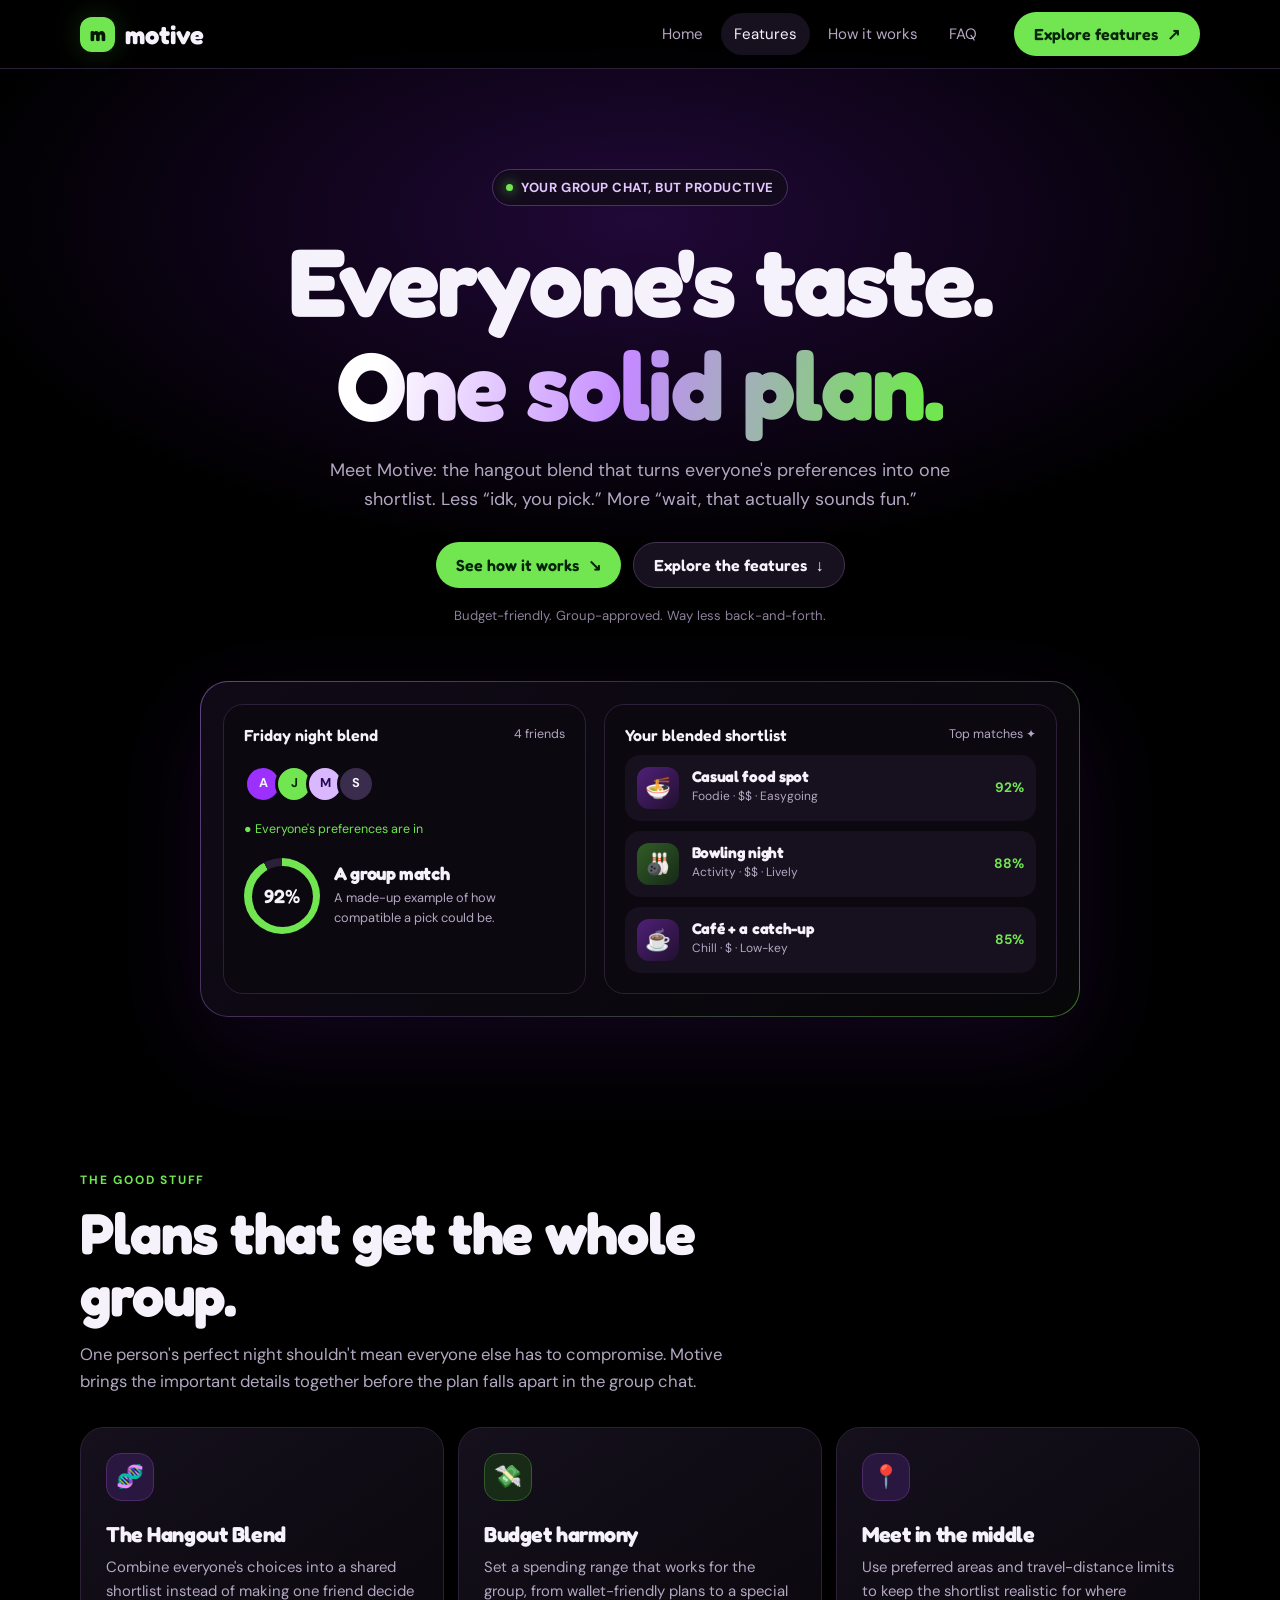
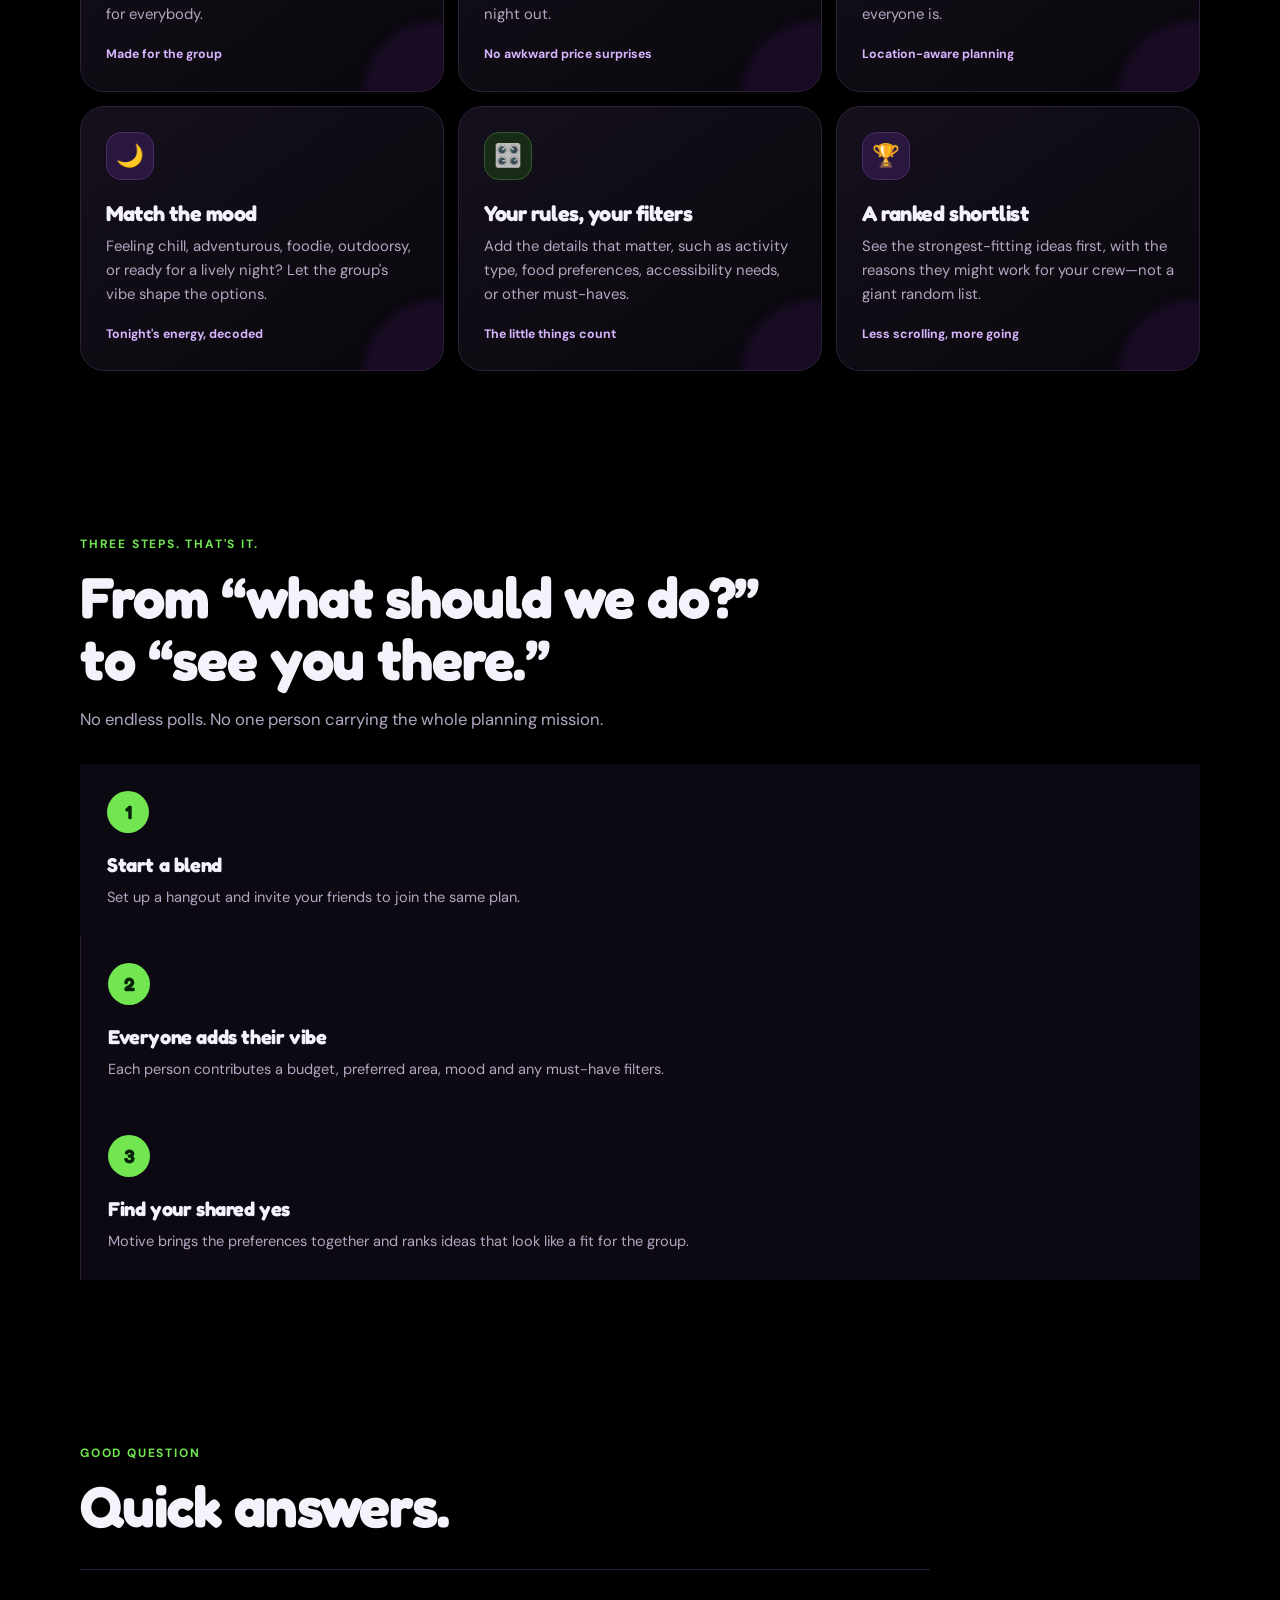
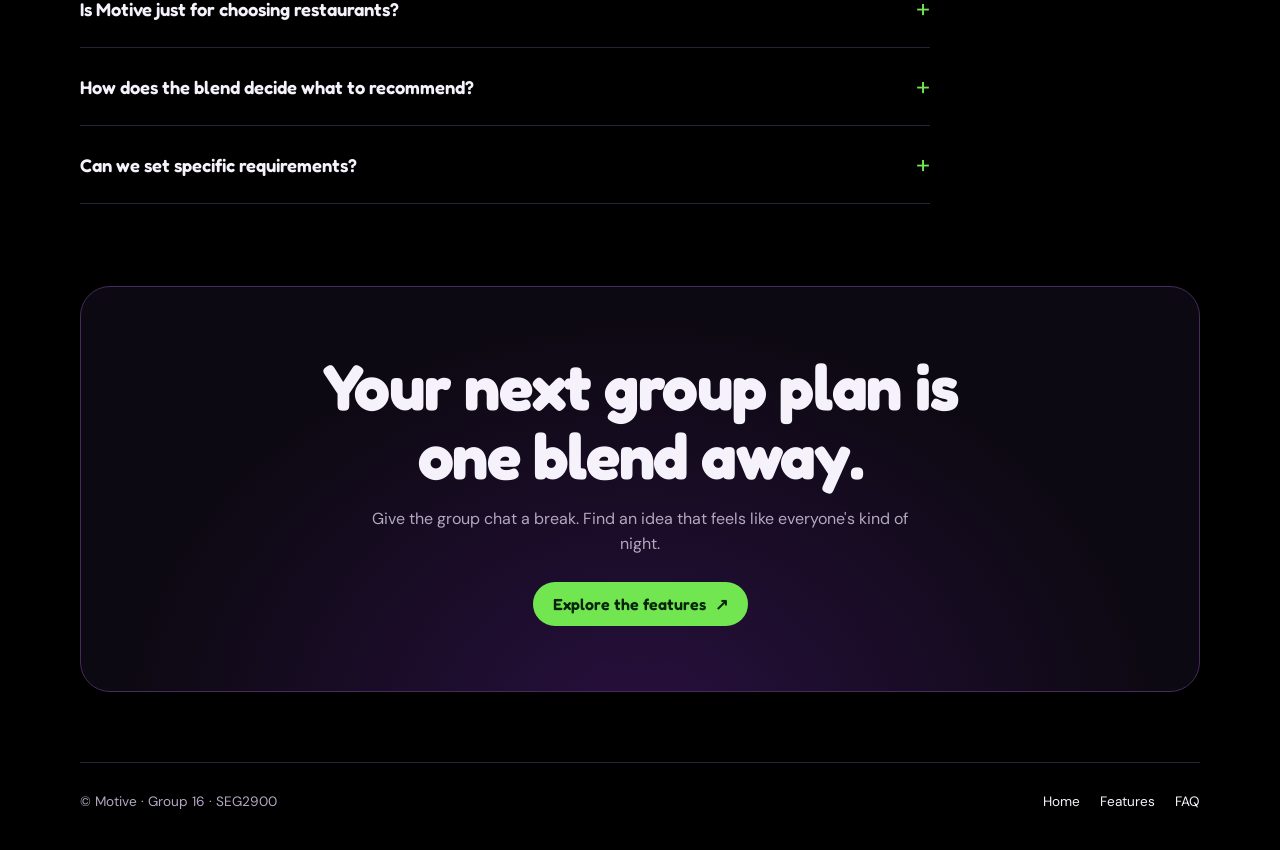
==== features.html @ 63e0b10c "Add files via upload" ====
<!doctype html>
<html lang="en">
<head>
<meta charset="utf-8">
<meta name="viewport" content="width=device-width, initial-scale=1">
<title>Motive — Features that get everyone out</title>
<link rel="preconnect" href="https://fonts.googleapis.com">
<link rel="preconnect" href="https://fonts.gstatic.com" crossorigin>
<link href="https://fonts.googleapis.com/css2?family=DM+Sans:wght@400;500;600;700&family=Fredoka:wght@500;600;700&display=swap" rel="stylesheet">
<style>
:root{--bg:#000;--surface:#0D0912;--surface2:#17101F;--line:#2B2038;--fg:#F6F2FB;--muted:#B3A7C2;--purple:#9B30FF;--soft:#C48BFF;--lime:#71E651;--display:"Fredoka","Trebuchet MS",sans-serif;--body:"DM Sans",sans-serif}
*{box-sizing:border-box}html{scroll-behavior:smooth;scroll-padding-top:90px}body{margin:0;padding:0 20px;background:var(--bg);color:var(--fg);font:16px/1.6 var(--body);overflow-x:hidden}a{color:inherit;text-decoration:none}button{font:inherit}button:focus-visible,a:focus-visible{outline:3px solid var(--lime);outline-offset:4px}h1,h2,h3{font-family:var(--display);line-height:1.08;margin:0;letter-spacing:-.02em}p{margin:0;color:var(--muted)}.wrap{max-width:1120px;margin:auto}
.nav{position:sticky;top:0;z-index:20;margin:0 -20px;padding:0 20px;background:#000d;backdrop-filter:blur(16px);border-bottom:1px solid var(--line)}.nav-inner{max-width:1120px;margin:auto;min-height:68px;display:flex;align-items:center;gap:24px}.brand{font:700 1.6rem var(--display);display:flex;align-items:center;gap:10px}.brand-mark{display:grid;place-items:center;width:35px;height:35px;border-radius:12px;color:#071707;background:var(--lime);font-size:1.25rem;box-shadow:0 0 28px #71e65130}.links{margin-left:auto;display:flex;gap:5px;align-items:center}.links a{padding:9px 13px;border-radius:30px;color:var(--muted);font-size:.94rem}.links a:hover,.links a[aria-current=page]{background:var(--surface2);color:var(--fg)}.nav-cta,.btn{display:inline-flex;align-items:center;justify-content:center;gap:9px;border:0;border-radius:99px;background:var(--lime);color:#06240a;font:600 1rem var(--display);padding:12px 20px;cursor:pointer;transition:transform .2s,box-shadow .2s}.nav-cta:hover,.btn:hover{transform:translateY(-3px);box-shadow:0 10px 35px #71e6513b}
.hero{position:relative;text-align:center;padding:100px 0 72px;isolation:isolate}.hero:before{content:"";position:absolute;z-index:-1;inset:-20px -20vw auto;height:570px;background:radial-gradient(ellipse at 50% 30%,#6d1bb94d,transparent 60%)}.eyebrow{display:inline-flex;align-items:center;gap:8px;border:1px solid #4c3264;background:#130b1d;border-radius:99px;padding:7px 13px;color:#e2c7ff;font-size:.82rem;font-weight:700;letter-spacing:.04em}.dot{width:7px;height:7px;background:var(--lime);border-radius:50%;box-shadow:0 0 12px var(--lime)}h1{font-size:clamp(3rem,7.7vw,6rem);max-width:900px;margin:23px auto 20px}h1 .gradient{background:linear-gradient(100deg,#fff 8%,#c48bff 48%,#71e651 95%);background-clip:text;-webkit-background-clip:text;color:transparent}.hero>p{max-width:680px;margin:0 auto;font-size:1.12rem}.hero-actions{display:flex;justify-content:center;gap:12px;flex-wrap:wrap;margin-top:28px}.btn.secondary{background:#17101f;color:var(--fg);border:1px solid #453253}.hero-note{margin-top:17px;font-size:.82rem;color:#8d809b}.mini-preview{max-width:880px;margin:55px auto 0;position:relative;padding:1px;border-radius:28px;background:linear-gradient(135deg,#c48bff80,#342343 45%,#71e65180);box-shadow:0 30px 100px #6e20b32a}.preview-inner{background:linear-gradient(135deg,#100a17,#070609);border-radius:27px;padding:22px;display:grid;grid-template-columns:1fr 1.25fr;gap:18px;text-align:left}.preview-panel{border:1px solid var(--line);background:#0b0810;border-radius:20px;padding:20px;min-width:0}.panel-top{display:flex;justify-content:space-between;gap:10px;align-items:center;color:var(--muted);font-size:.78rem}.panel-top b{color:var(--fg);font:600 1rem var(--display)}.avatars{display:flex;margin:20px 0 12px}.avatar{width:38px;height:38px;border:3px solid #0b0810;border-radius:50%;display:grid;place-items:center;margin-left:-7px;font-weight:700;font-size:.8rem}.avatar:first-child{margin-left:0}.a{background:#9b30ff}.b{background:#71e651;color:#06240a}.c{background:#d9b8ff;color:#2a0a52}.d{background:#3a2c4c}.ready{font-size:.78rem;color:var(--lime)}.match{display:flex;align-items:center;gap:14px;margin-top:18px}.ring{width:76px;height:76px;flex-shrink:0;border-radius:50%;display:grid;place-items:center;background:conic-gradient(var(--lime) 0 92%,#2b2038 92%)}.ring span{display:grid;place-items:center;background:#0b0810;border-radius:50%;width:61px;height:61px;font:600 1.2rem var(--display)}.match h3{font-size:1.15rem}.match p{font-size:.8rem;margin-top:4px}.place{display:grid;grid-template-columns:44px 1fr auto;align-items:center;gap:11px;background:var(--surface2);padding:12px;border-radius:15px;margin-top:10px}.place-icon{width:42px;height:42px;border-radius:12px;display:grid;place-items:center;font-size:1.3rem;background:linear-gradient(135deg,#502078,#21102f)}.place:nth-of-type(3) .place-icon{background:linear-gradient(135deg,#315e26,#172818)}.place h3{font-size:.97rem}.place p{font-size:.75rem;margin-top:2px}.score{font-weight:700;color:var(--lime);font-size:.85rem}.section{padding:82px 0}.section-head{max-width:680px;margin-bottom:32px}.kicker{color:var(--lime);text-transform:uppercase;letter-spacing:.15em;font-size:.75rem;font-weight:700;margin-bottom:12px}.section h2{font-size:clamp(2.2rem,5vw,3.6rem);margin-bottom:15px}.section-head>p{font-size:1.04rem}.feature-grid{display:grid;grid-template-columns:repeat(3,1fr);gap:14px}.feature-card{position:relative;overflow:hidden;min-height:245px;padding:25px;border:1px solid var(--line);border-radius:24px;background:linear-gradient(145deg,#15101c,#09070c);transition:transform .25s,border-color .25s,background .25s}.feature-card:hover{transform:translateY(-6px);border-color:#8750b2;background:linear-gradient(145deg,#21122f,#0c0910)}.feature-card:after{content:"";position:absolute;width:150px;height:150px;border-radius:50%;right:-70px;bottom:-80px;background:#9b30ff18;filter:blur(5px)}.iconbox{width:48px;height:48px;display:grid;place-items:center;border-radius:15px;background:#2a1740;border:1px solid #4c2b68;font-size:1.4rem;margin-bottom:22px}.feature-card:nth-child(2) .iconbox,.feature-card:nth-child(5) .iconbox{background:#172b16;border-color:#335a2b}.feature-card h3{font-size:1.35rem;margin-bottom:10px}.feature-card p{font-size:.93rem}.feature-tag{display:inline-block;margin-top:18px;color:#d8b6ff;font-size:.77rem;font-weight:700}to{opacity:1;transform:translateY(0)}}
.steps{display:grid;grid-template-columns:repeat(3,1fr);gap:0;border:1px solid var(--line);border-radius:24px;overflow:hidden}.step{padding:27px;background:#0d0912}.step+.step{border-left:1px solid var(--line)}.num{display:grid;place-items:center;width:42px;height:42px;border-radius:50%;background:var(--lime);color:#06240a;font:700 1.2rem var(--display);margin-bottom:22px}.step h3{font-size:1.25rem;margin-bottom:9px}.step p{font-size:.91rem}.faq-list{max-width:850px;border-top:1px solid var(--line)}.faq{border-bottom:1px solid var(--line)}.faq button{width:100%;display:flex;justify-content:space-between;align-items:center;gap:20px;text-align:left;padding:22px 0;color:var(--fg);background:none;border:0;cursor:pointer;font:600 1.15rem var(--display)}.plus{color:var(--lime);font:400 1.6rem var(--body);transition:transform .2s}.faq button[aria-expanded=true] .plus{transform:rotate(45deg)}.answer{display:grid;grid-template-rows:0fr;transition:grid-template-rows .25s}.answer>div{overflow:hidden}.answer p{padding:0 30px 0 0;max-width:720px}.faq button[aria-expanded=true]+.answer{grid-template-rows:1fr}.faq button[aria-expanded=true]+.answer p{padding-bottom:22px}.cta{position:relative;overflow:hidden;text-align:center;padding:65px 25px;border:1px solid #442b5b;border-radius:30px;background:radial-gradient(ellipse at 50% 110%,#6720a64d,transparent 65%),#0d0912}.cta h2{font-size:clamp(2.3rem,5vw,4rem);max-width:700px;margin:0 auto 15px}.cta p{max-width:570px;margin:0 auto}.cta .btn{margin-top:25px}.footer{max-width:1120px;margin:70px auto 0;padding:28px 0 38px;border-top:1px solid var(--line);display:flex;justify-content:space-between;gap:20px;color:var(--muted);font-size:.85rem}.footer a{color:var(--fg)}.footer-links{display:flex;gap:20px}
@media(max-width:800px){.nav-inner{flex-wrap:wrap;padding:12px 0;gap:10px}.links{order:3;width:100%;overflow:auto;margin:0}.links a{white-space:nowrap}.nav-cta{margin-left:auto}.hero{padding-top:72px}.preview-inner{grid-template-columns:1fr}.feature-grid{grid-template-columns:repeat(2,1fr)}.steps{grid-template-columns:1fr}.step+.step{border-left:0;border-top:1px solid var(--line)}}@media(max-width:520px){body{padding:0 14px}.nav{margin:0 -14px;padding:0 14px}.brand{font-size:1.35rem}.nav-cta{padding:10px 13px;font-size:.9rem}.hero{padding-top:55px}.hero>p{font-size:1rem}.preview-inner{padding:10px}.preview-panel{padding:15px}.feature-grid{grid-template-columns:1fr}.feature-card{min-height:0}.section{padding:58px 0}.footer{flex-direction:column}.place{grid-template-columns:38px 1fr auto}.place-icon{width:38px;height:38px}}
@media(prefers-reduced-motion:reduce){*,*:before,*:after{scroll-behavior:auto!important;transition:none!important;animation:none!important}}
</style>
</head>
<body>
<header class="nav"><div class="nav-inner">
<a class="brand" href="index.html"><span class="brand-mark">m</span><span>motive</span></a>
<nav class="links" aria-label="Main navigation"><a href="index.html">Home</a><a href="features.html" aria-current="page">Features</a><a href="#how">How it works</a><a href="#faq">FAQ</a></nav>
<a class="nav-cta" href="#features">Explore features <span aria-hidden="true">↗</span></a>
</div></header>
<main class="wrap">
<section class="hero">
<span class="eyebrow"><span class="dot"></span> YOUR GROUP CHAT, BUT PRODUCTIVE</span>
<h1>Everyone's taste.<br><span class="gradient">One solid plan.</span></h1>
<p>Meet Motive: the hangout blend that turns everyone's preferences into one shortlist. Less “idk, you pick.” More “wait, that actually sounds fun.”</p>
<div class="hero-actions"><a class="btn" href="#how">See how it works <span>↘</span></a><a class="btn secondary" href="#features">Explore the features <span>↓</span></a></div>
<div class="hero-note">Budget-friendly. Group-approved. Way less back-and-forth.</div>
<div class="mini-preview" aria-label="Illustrative preview of a group hangout blend">
<div class="preview-inner">
<div class="preview-panel"><div class="panel-top"><b>Friday night blend</b><span>4 friends</span></div><div class="avatars"><span class="avatar a">A</span><span class="avatar b">J</span><span class="avatar c">M</span><span class="avatar d">S</span></div><span class="ready">● Everyone's preferences are in</span><div class="match"><div class="ring"><span>92%</span></div><div><h3>A group match</h3><p>A made-up example of how compatible a pick could be.</p></div></div></div>
<div class="preview-panel"><div class="panel-top"><b>Your blended shortlist</b><span>Top matches ✦</span></div>
<div class="place"><span class="place-icon">🍜</span><div><h3>Casual food spot</h3><p>Foodie · $$ · Easygoing</p></div><span class="score">92%</span></div>
<div class="place"><span class="place-icon">🎳</span><div><h3>Bowling night</h3><p>Activity · $$ · Lively</p></div><span class="score">88%</span></div>
<div class="place"><span class="place-icon">☕</span><div><h3>Café + a catch-up</h3><p>Chill · $ · Low-key</p></div><span class="score">85%</span></div>
</div></div></div>
</section>
<section class="section" id="features"><div class="section-head"><div class="kicker">The good stuff</div><h2>Plans that get the whole group.</h2><p>One person's perfect night shouldn't mean everyone else has to compromise. Motive brings the important details together before the plan falls apart in the group chat.</p></div>
<div class="feature-grid">
<article class="feature-card"><div class="iconbox">🧬</div><h3>The Hangout Blend</h3><p>Combine everyone's choices into a shared shortlist instead of making one friend decide for everybody.</p><span class="feature-tag">Made for the group</span></article>
<article class="feature-card"><div class="iconbox">💸</div><h3>Budget harmony</h3><p>Set a spending range that works for the group, from wallet-friendly plans to a special night out.</p><span class="feature-tag">No awkward price surprises</span></article>
<article class="feature-card"><div class="iconbox">📍</div><h3>Meet in the middle</h3><p>Use preferred areas and travel-distance limits to keep the shortlist realistic for where everyone is.</p><span class="feature-tag">Location-aware planning</span></article>
<article class="feature-card"><div class="iconbox">🌙</div><h3>Match the mood</h3><p>Feeling chill, adventurous, foodie, outdoorsy, or ready for a lively night? Let the group's vibe shape the options.</p><span class="feature-tag">Tonight's energy, decoded</span></article>
<article class="feature-card"><div class="iconbox">🎛️</div><h3>Your rules, your filters</h3><p>Add the details that matter, such as activity type, food preferences, accessibility needs, or other must-haves.</p><span class="feature-tag">The little things count</span></article>
<article class="feature-card"><div class="iconbox">🏆</div><h3>A ranked shortlist</h3><p>See the strongest-fitting ideas first, with the reasons they might work for your crew—not a giant random list.</p><span class="feature-tag">Less scrolling, more going</span></article>
</div></section>
<section class="section" id="how"><div class="section-head"><div class="kicker">Three steps. That's it.</div><h2>From “what should we do?” to “see you there.”</h2><p>No endless polls. No one person carrying the whole planning mission.</p></div>
<div class="steps"><article class="step"><div class="num">1</div><h3>Start a blend</h3><p>Set up a hangout and invite your friends to join the same plan.</p></article><article class="step"><div class="num">2</div><h3>Everyone adds their vibe</h3><p>Each person contributes a budget, preferred area, mood and any must-have filters.</p></article><article class="step"><div class="num">3</div><h3>Find your shared yes</h3><p>Motive brings the preferences together and ranks ideas that look like a fit for the group.</p></article></div></section>
<section class="section" id="faq"><div class="section-head"><div class="kicker">Good question</div><h2>Quick answers.</h2></div>
<div class="faq-list">
<div class="faq"><button aria-expanded="false"><span>Is Motive just for choosing restaurants?</span><span class="plus">+</span></button><div class="answer"><div><p>No—the idea is to help groups decide on hangouts more broadly, from food and cafés to activities and outdoor plans. The available options will depend on the places and categories supported by the product.</p></div></div></div>
<div class="faq"><button aria-expanded="false"><span>How does the blend decide what to recommend?</span><span class="plus">+</span></button><div class="answer"><div><p>The concept is to combine each person's budget, area, mood and chosen filters, then rank options by how well they fit the group.</p></div></div></div>
<div class="faq"><button aria-expanded="false"><span>Can we set specific requirements?</span><span class="plus">+</span></button><div class="answer"><div><p>That's the goal. Beyond the basics, a blend can account for details that matter to your crew, such as food preferences, activity type and other must-haves as those filters are supported.</p></div></div></div>
</div></section>
<section class="cta"><h2>Your next group plan is one blend away.</h2><p>Give the group chat a break. Find an idea that feels like everyone's kind of night.</p><a class="btn" href="#features">Explore the features <span>↗</span></a></section>
</main>
<footer class="footer"><span>© Motive · Group 16 · SEG2900</span><div class="footer-links"><a href="index.html">Home</a><a href="features.html">Features</a><a href="#faq">FAQ</a></div></footer>
<script>
document.querySelectorAll(".faq button").forEach(button=>button.addEventListener("click",()=>button.setAttribute("aria-expanded",button.getAttribute("aria-expanded")!=="true")));
</script>
</body>
</html>
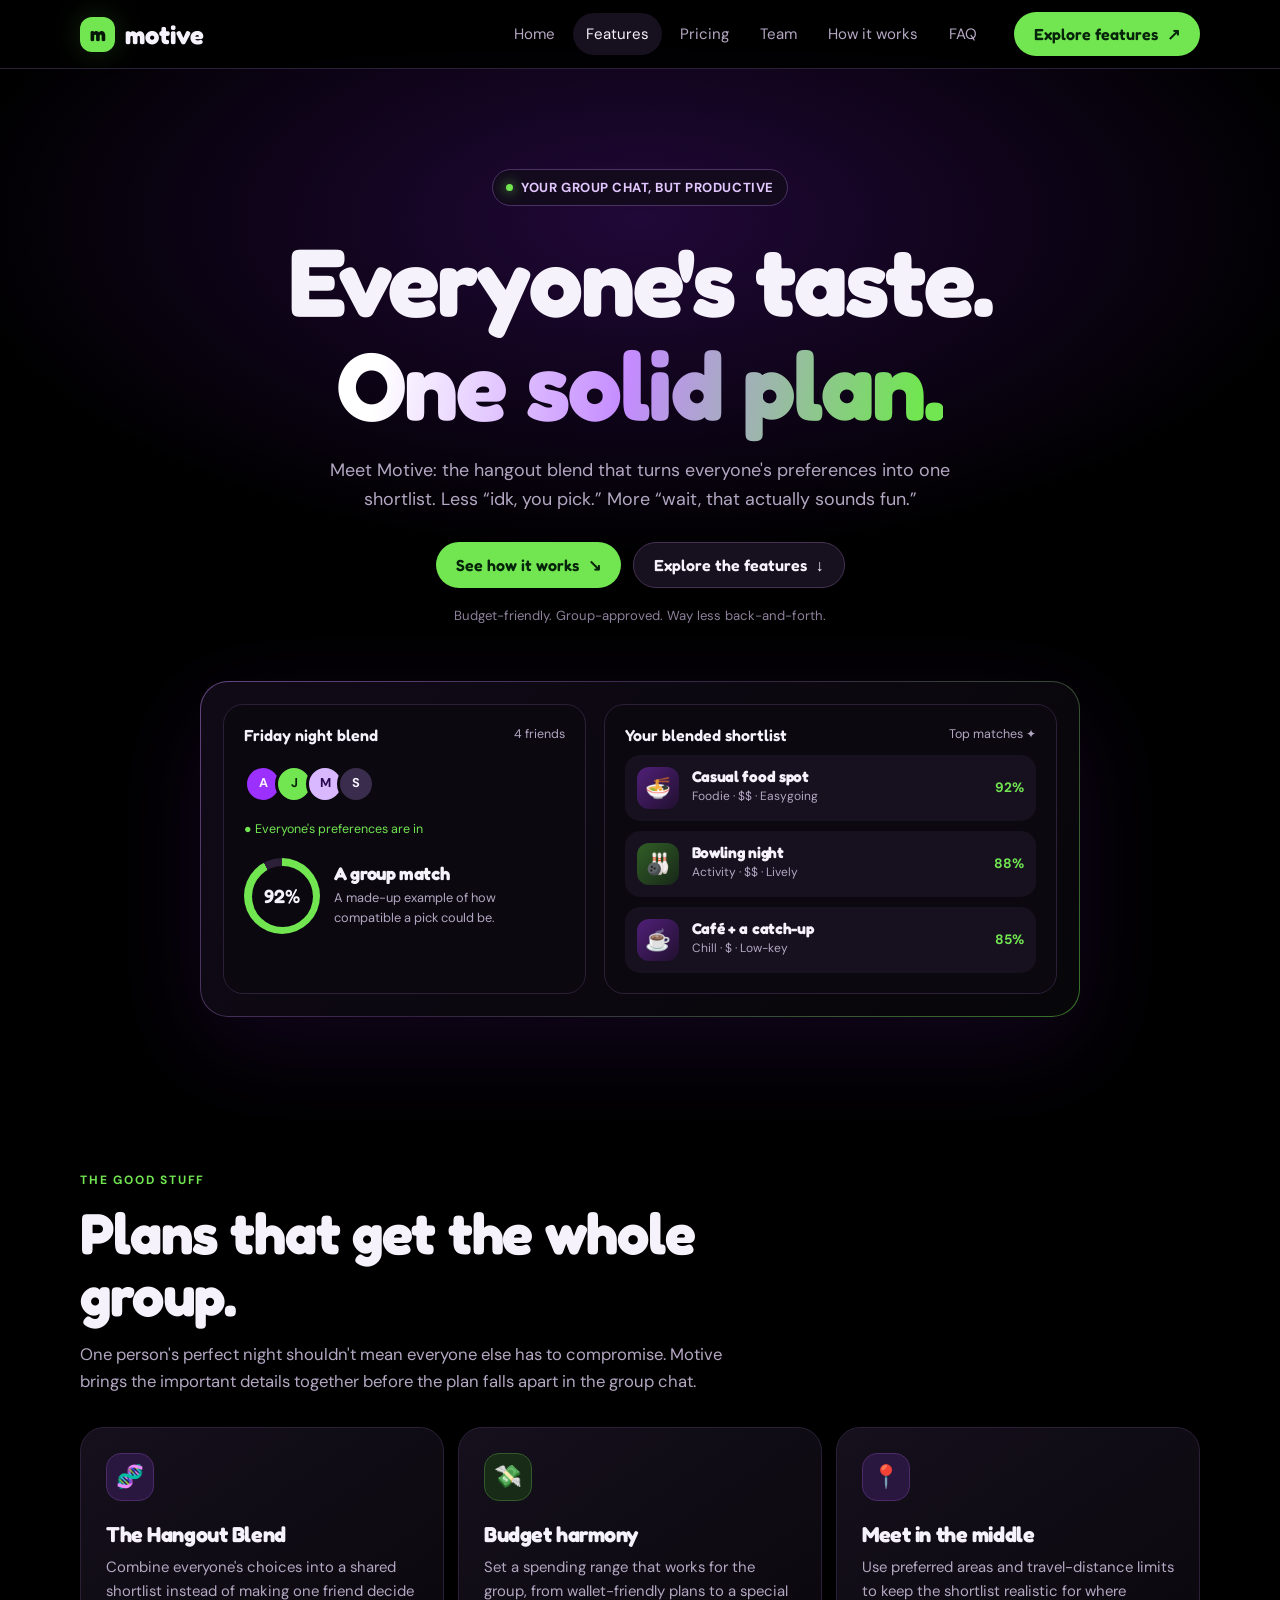
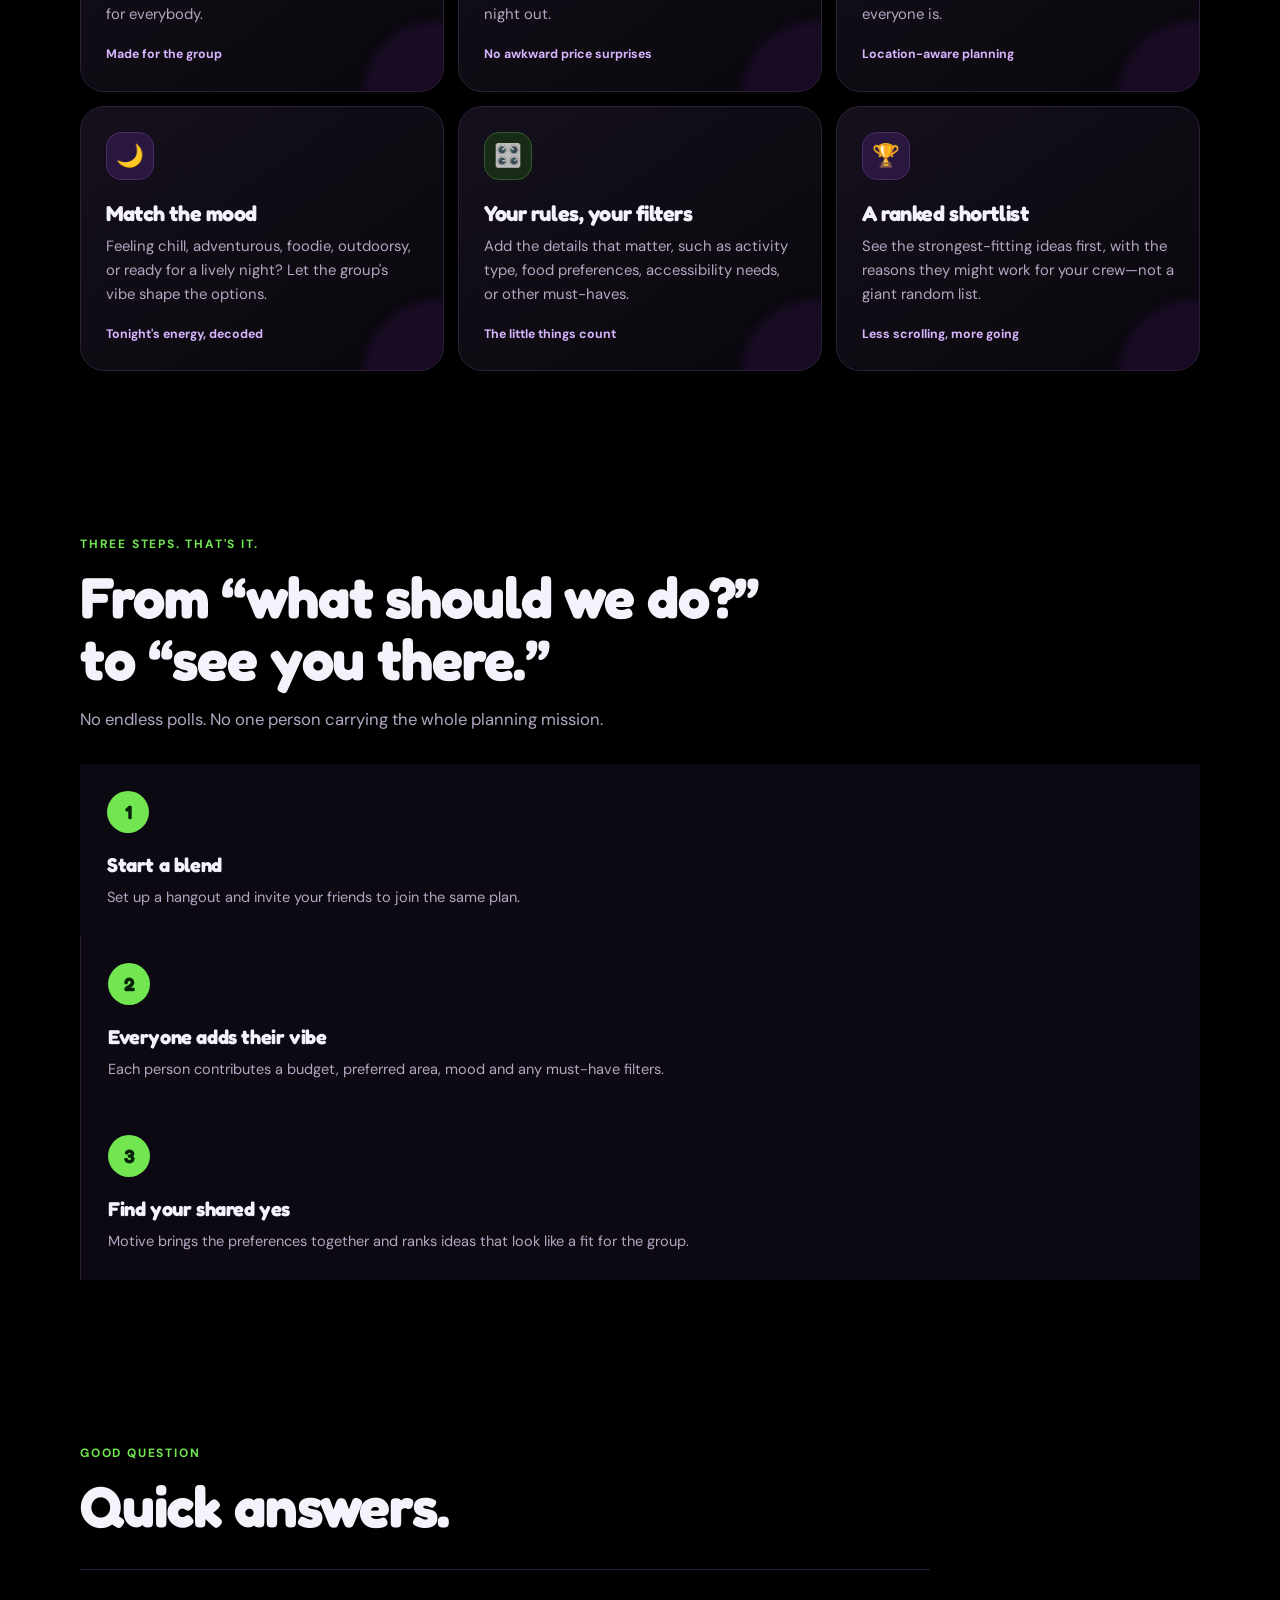
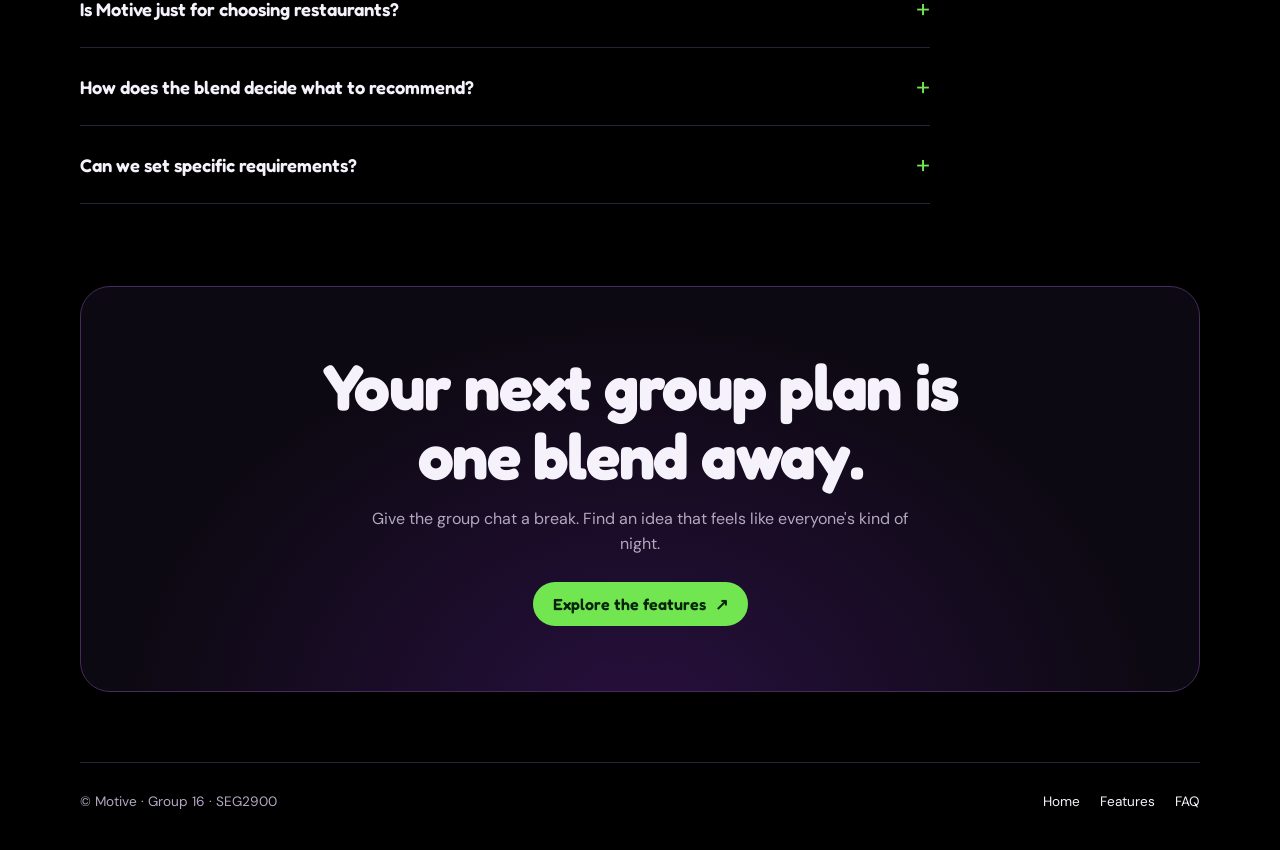
==== commit cf51a634: "Add Pricing and Team links to navigation" ====
--- a/features.html
+++ b/features.html
@@ -19,8 +19,15 @@
 </head>
 <body>
 <header class="nav"><div class="nav-inner">
-<a class="brand" href="index.html"><span class="brand-mark">m</span><span>motive</span></a>
-<nav class="links" aria-label="Main navigation"><a href="index.html">Home</a><a href="features.html" aria-current="page">Features</a><a href="#how">How it works</a><a href="#faq">FAQ</a></nav>
+<a class="brand" href="home.html"><span class="brand-mark">m</span><span>motive</span></a>
+<nav class="links" aria-label="Main navigation">
+  <a href="home.html">Home</a>
+  <a href="features.html" aria-current="page">Features</a>
+  <a href="pricing.html">Pricing</a>
+  <a href="team.html">Team</a>
+  <a href="#how">How it works</a>
+  <a href="#faq">FAQ</a>
+</nav>
 <a class="nav-cta" href="#features">Explore features <span aria-hidden="true">↗</span></a>
 </div></header>
 <main class="wrap">
@@ -58,9 +65,9 @@
 </div></section>
 <section class="cta"><h2>Your next group plan is one blend away.</h2><p>Give the group chat a break. Find an idea that feels like everyone's kind of night.</p><a class="btn" href="#features">Explore the features <span>↗</span></a></section>
 </main>
-<footer class="footer"><span>© Motive · Group 16 · SEG2900</span><div class="footer-links"><a href="index.html">Home</a><a href="features.html">Features</a><a href="#faq">FAQ</a></div></footer>
+<footer class="footer"><span>© Motive · Group 16 · SEG2900</span><div class="footer-links"><a href="home.html">Home</a><a href="features.html">Features</a><a href="#faq">FAQ</a></div></footer>
 <script>
 document.querySelectorAll(".faq button").forEach(button=>button.addEventListener("click",()=>button.setAttribute("aria-expanded",button.getAttribute("aria-expanded")!=="true")));
 </script>
 </body>
-</html>+</html>
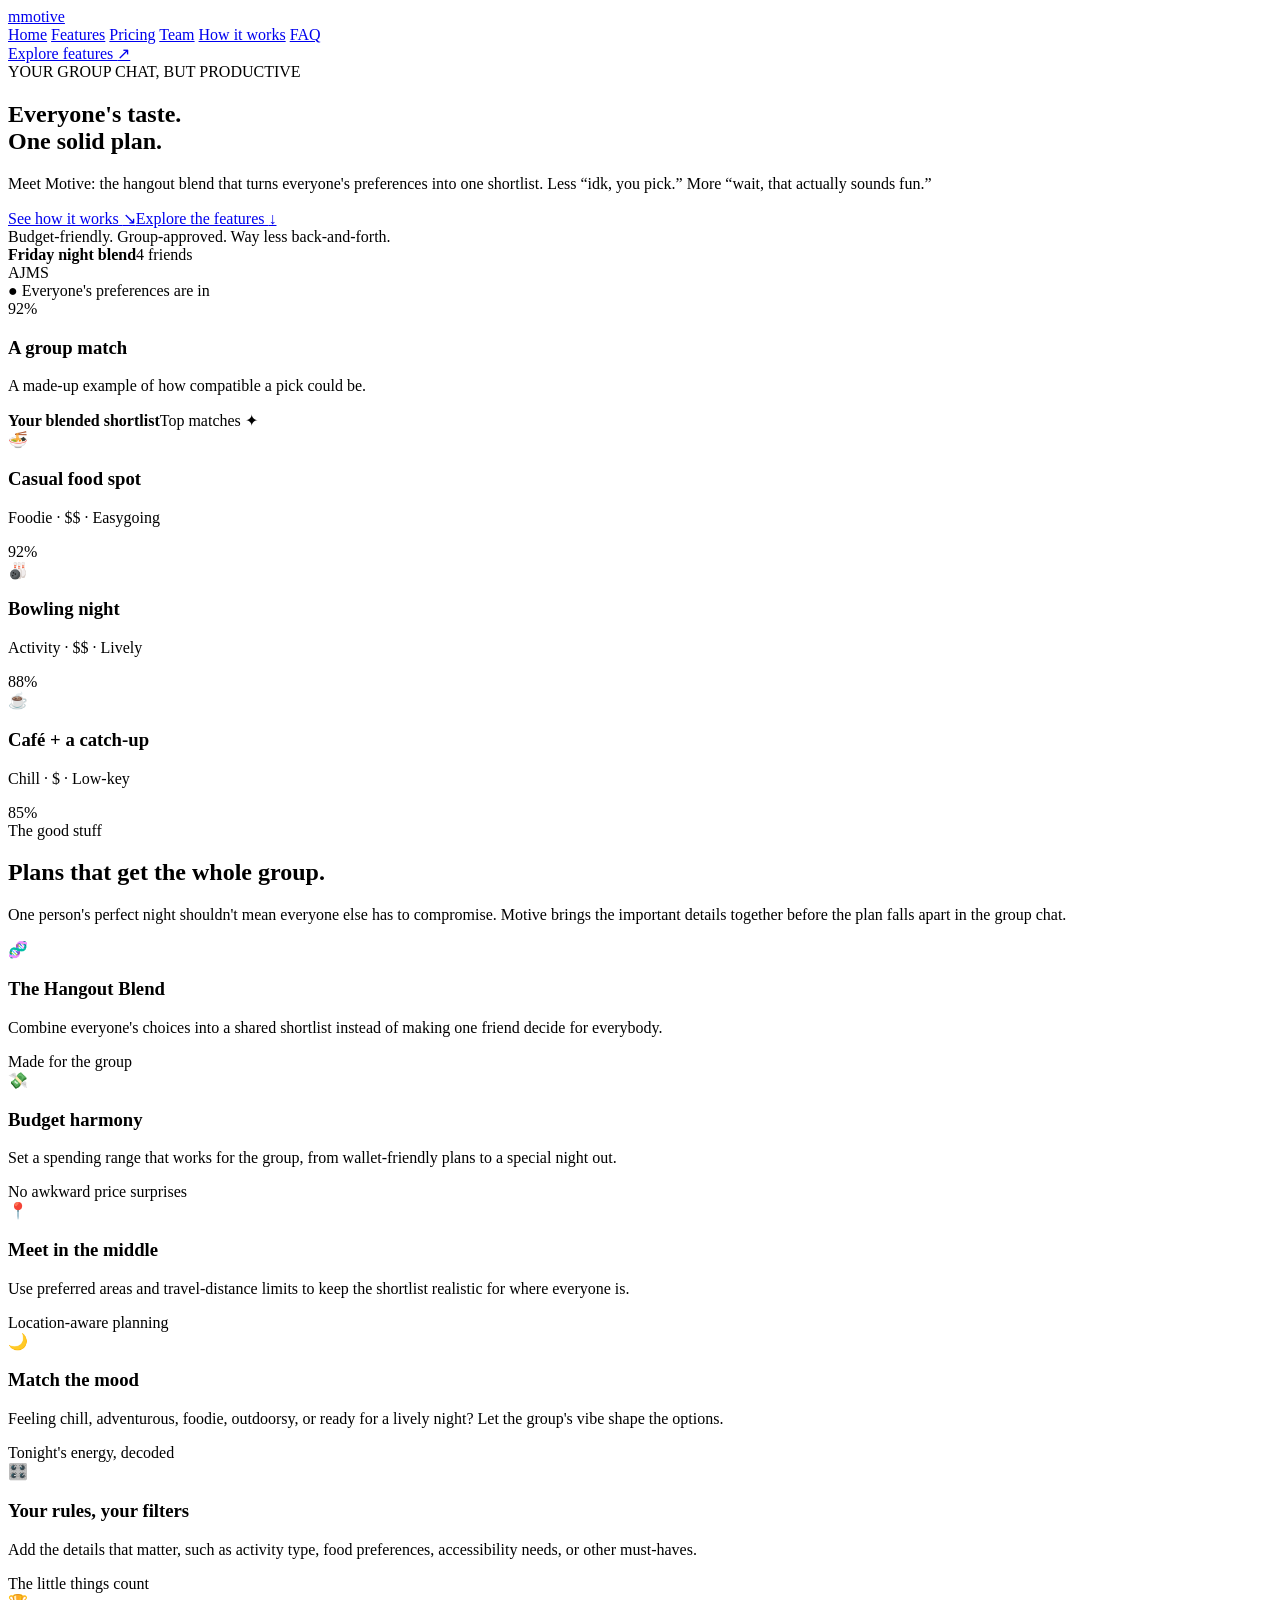
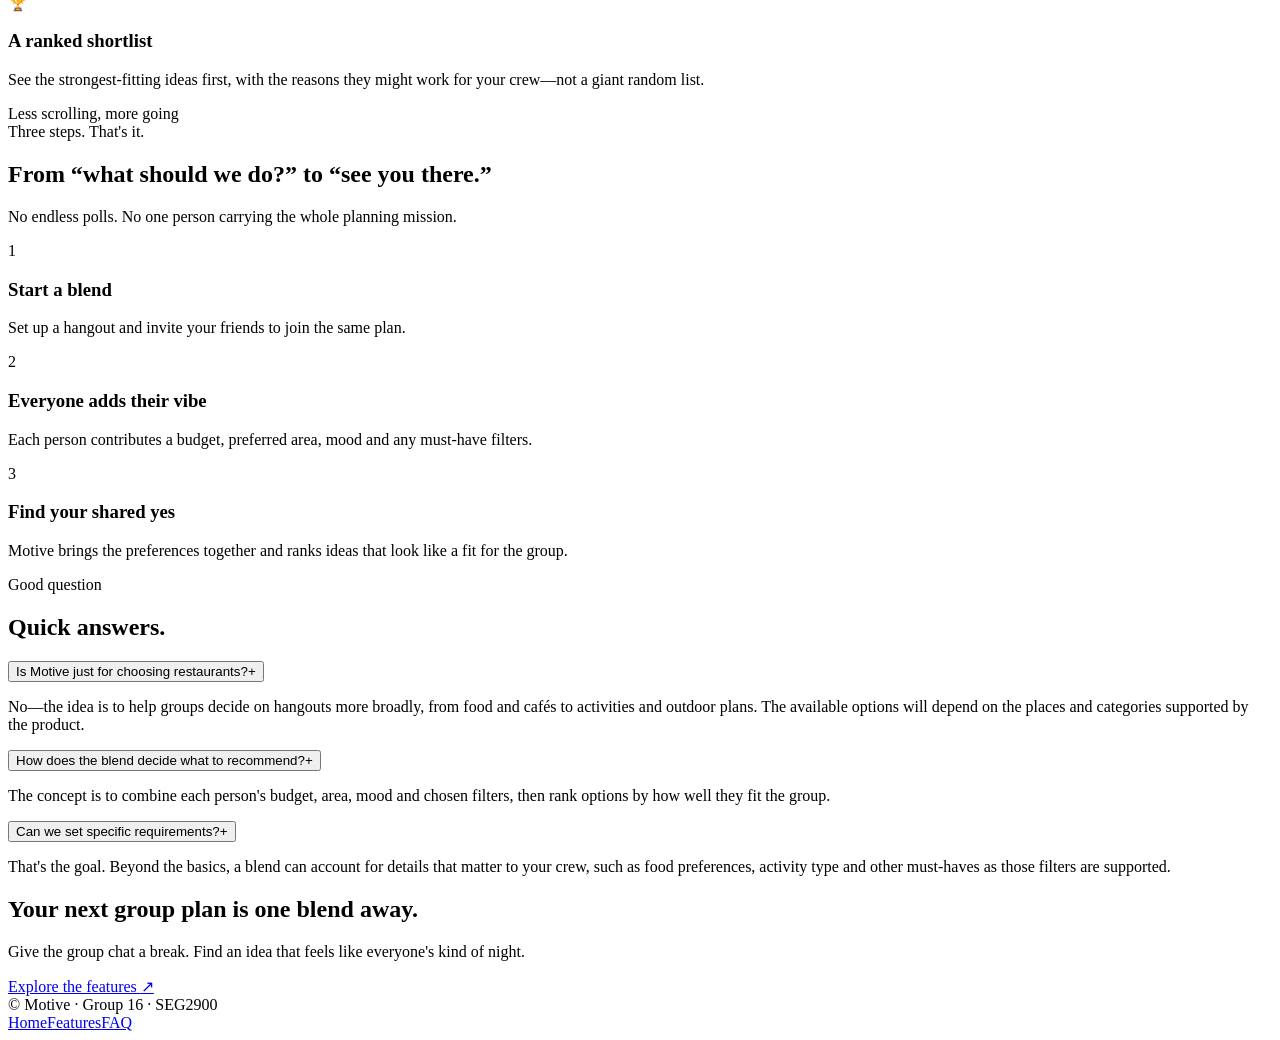
==== commit cb098a0d: "Remove inline CSS styles from features.html Removed CSS styles from features.html to improve maintai" ====
--- a/features.html
+++ b/features.html
@@ -7,15 +7,6 @@
 <link rel="preconnect" href="https://fonts.googleapis.com">
 <link rel="preconnect" href="https://fonts.gstatic.com" crossorigin>
 <link href="https://fonts.googleapis.com/css2?family=DM+Sans:wght@400;500;600;700&family=Fredoka:wght@500;600;700&display=swap" rel="stylesheet">
-<style>
-:root{--bg:#000;--surface:#0D0912;--surface2:#17101F;--line:#2B2038;--fg:#F6F2FB;--muted:#B3A7C2;--purple:#9B30FF;--soft:#C48BFF;--lime:#71E651;--display:"Fredoka","Trebuchet MS",sans-serif;--body:"DM Sans",sans-serif}
-*{box-sizing:border-box}html{scroll-behavior:smooth;scroll-padding-top:90px}body{margin:0;padding:0 20px;background:var(--bg);color:var(--fg);font:16px/1.6 var(--body);overflow-x:hidden}a{color:inherit;text-decoration:none}button{font:inherit}button:focus-visible,a:focus-visible{outline:3px solid var(--lime);outline-offset:4px}h1,h2,h3{font-family:var(--display);line-height:1.08;margin:0;letter-spacing:-.02em}p{margin:0;color:var(--muted)}.wrap{max-width:1120px;margin:auto}
-.nav{position:sticky;top:0;z-index:20;margin:0 -20px;padding:0 20px;background:#000d;backdrop-filter:blur(16px);border-bottom:1px solid var(--line)}.nav-inner{max-width:1120px;margin:auto;min-height:68px;display:flex;align-items:center;gap:24px}.brand{font:700 1.6rem var(--display);display:flex;align-items:center;gap:10px}.brand-mark{display:grid;place-items:center;width:35px;height:35px;border-radius:12px;color:#071707;background:var(--lime);font-size:1.25rem;box-shadow:0 0 28px #71e65130}.links{margin-left:auto;display:flex;gap:5px;align-items:center}.links a{padding:9px 13px;border-radius:30px;color:var(--muted);font-size:.94rem}.links a:hover,.links a[aria-current=page]{background:var(--surface2);color:var(--fg)}.nav-cta,.btn{display:inline-flex;align-items:center;justify-content:center;gap:9px;border:0;border-radius:99px;background:var(--lime);color:#06240a;font:600 1rem var(--display);padding:12px 20px;cursor:pointer;transition:transform .2s,box-shadow .2s}.nav-cta:hover,.btn:hover{transform:translateY(-3px);box-shadow:0 10px 35px #71e6513b}
-.hero{position:relative;text-align:center;padding:100px 0 72px;isolation:isolate}.hero:before{content:"";position:absolute;z-index:-1;inset:-20px -20vw auto;height:570px;background:radial-gradient(ellipse at 50% 30%,#6d1bb94d,transparent 60%)}.eyebrow{display:inline-flex;align-items:center;gap:8px;border:1px solid #4c3264;background:#130b1d;border-radius:99px;padding:7px 13px;color:#e2c7ff;font-size:.82rem;font-weight:700;letter-spacing:.04em}.dot{width:7px;height:7px;background:var(--lime);border-radius:50%;box-shadow:0 0 12px var(--lime)}h1{font-size:clamp(3rem,7.7vw,6rem);max-width:900px;margin:23px auto 20px}h1 .gradient{background:linear-gradient(100deg,#fff 8%,#c48bff 48%,#71e651 95%);background-clip:text;-webkit-background-clip:text;color:transparent}.hero>p{max-width:680px;margin:0 auto;font-size:1.12rem}.hero-actions{display:flex;justify-content:center;gap:12px;flex-wrap:wrap;margin-top:28px}.btn.secondary{background:#17101f;color:var(--fg);border:1px solid #453253}.hero-note{margin-top:17px;font-size:.82rem;color:#8d809b}.mini-preview{max-width:880px;margin:55px auto 0;position:relative;padding:1px;border-radius:28px;background:linear-gradient(135deg,#c48bff80,#342343 45%,#71e65180);box-shadow:0 30px 100px #6e20b32a}.preview-inner{background:linear-gradient(135deg,#100a17,#070609);border-radius:27px;padding:22px;display:grid;grid-template-columns:1fr 1.25fr;gap:18px;text-align:left}.preview-panel{border:1px solid var(--line);background:#0b0810;border-radius:20px;padding:20px;min-width:0}.panel-top{display:flex;justify-content:space-between;gap:10px;align-items:center;color:var(--muted);font-size:.78rem}.panel-top b{color:var(--fg);font:600 1rem var(--display)}.avatars{display:flex;margin:20px 0 12px}.avatar{width:38px;height:38px;border:3px solid #0b0810;border-radius:50%;display:grid;place-items:center;margin-left:-7px;font-weight:700;font-size:.8rem}.avatar:first-child{margin-left:0}.a{background:#9b30ff}.b{background:#71e651;color:#06240a}.c{background:#d9b8ff;color:#2a0a52}.d{background:#3a2c4c}.ready{font-size:.78rem;color:var(--lime)}.match{display:flex;align-items:center;gap:14px;margin-top:18px}.ring{width:76px;height:76px;flex-shrink:0;border-radius:50%;display:grid;place-items:center;background:conic-gradient(var(--lime) 0 92%,#2b2038 92%)}.ring span{display:grid;place-items:center;background:#0b0810;border-radius:50%;width:61px;height:61px;font:600 1.2rem var(--display)}.match h3{font-size:1.15rem}.match p{font-size:.8rem;margin-top:4px}.place{display:grid;grid-template-columns:44px 1fr auto;align-items:center;gap:11px;background:var(--surface2);padding:12px;border-radius:15px;margin-top:10px}.place-icon{width:42px;height:42px;border-radius:12px;display:grid;place-items:center;font-size:1.3rem;background:linear-gradient(135deg,#502078,#21102f)}.place:nth-of-type(3) .place-icon{background:linear-gradient(135deg,#315e26,#172818)}.place h3{font-size:.97rem}.place p{font-size:.75rem;margin-top:2px}.score{font-weight:700;color:var(--lime);font-size:.85rem}.section{padding:82px 0}.section-head{max-width:680px;margin-bottom:32px}.kicker{color:var(--lime);text-transform:uppercase;letter-spacing:.15em;font-size:.75rem;font-weight:700;margin-bottom:12px}.section h2{font-size:clamp(2.2rem,5vw,3.6rem);margin-bottom:15px}.section-head>p{font-size:1.04rem}.feature-grid{display:grid;grid-template-columns:repeat(3,1fr);gap:14px}.feature-card{position:relative;overflow:hidden;min-height:245px;padding:25px;border:1px solid var(--line);border-radius:24px;background:linear-gradient(145deg,#15101c,#09070c);transition:transform .25s,border-color .25s,background .25s}.feature-card:hover{transform:translateY(-6px);border-color:#8750b2;background:linear-gradient(145deg,#21122f,#0c0910)}.feature-card:after{content:"";position:absolute;width:150px;height:150px;border-radius:50%;right:-70px;bottom:-80px;background:#9b30ff18;filter:blur(5px)}.iconbox{width:48px;height:48px;display:grid;place-items:center;border-radius:15px;background:#2a1740;border:1px solid #4c2b68;font-size:1.4rem;margin-bottom:22px}.feature-card:nth-child(2) .iconbox,.feature-card:nth-child(5) .iconbox{background:#172b16;border-color:#335a2b}.feature-card h3{font-size:1.35rem;margin-bottom:10px}.feature-card p{font-size:.93rem}.feature-tag{display:inline-block;margin-top:18px;color:#d8b6ff;font-size:.77rem;font-weight:700}to{opacity:1;transform:translateY(0)}}
-.steps{display:grid;grid-template-columns:repeat(3,1fr);gap:0;border:1px solid var(--line);border-radius:24px;overflow:hidden}.step{padding:27px;background:#0d0912}.step+.step{border-left:1px solid var(--line)}.num{display:grid;place-items:center;width:42px;height:42px;border-radius:50%;background:var(--lime);color:#06240a;font:700 1.2rem var(--display);margin-bottom:22px}.step h3{font-size:1.25rem;margin-bottom:9px}.step p{font-size:.91rem}.faq-list{max-width:850px;border-top:1px solid var(--line)}.faq{border-bottom:1px solid var(--line)}.faq button{width:100%;display:flex;justify-content:space-between;align-items:center;gap:20px;text-align:left;padding:22px 0;color:var(--fg);background:none;border:0;cursor:pointer;font:600 1.15rem var(--display)}.plus{color:var(--lime);font:400 1.6rem var(--body);transition:transform .2s}.faq button[aria-expanded=true] .plus{transform:rotate(45deg)}.answer{display:grid;grid-template-rows:0fr;transition:grid-template-rows .25s}.answer>div{overflow:hidden}.answer p{padding:0 30px 0 0;max-width:720px}.faq button[aria-expanded=true]+.answer{grid-template-rows:1fr}.faq button[aria-expanded=true]+.answer p{padding-bottom:22px}.cta{position:relative;overflow:hidden;text-align:center;padding:65px 25px;border:1px solid #442b5b;border-radius:30px;background:radial-gradient(ellipse at 50% 110%,#6720a64d,transparent 65%),#0d0912}.cta h2{font-size:clamp(2.3rem,5vw,4rem);max-width:700px;margin:0 auto 15px}.cta p{max-width:570px;margin:0 auto}.cta .btn{margin-top:25px}.footer{max-width:1120px;margin:70px auto 0;padding:28px 0 38px;border-top:1px solid var(--line);display:flex;justify-content:space-between;gap:20px;color:var(--muted);font-size:.85rem}.footer a{color:var(--fg)}.footer-links{display:flex;gap:20px}
-@media(max-width:800px){.nav-inner{flex-wrap:wrap;padding:12px 0;gap:10px}.links{order:3;width:100%;overflow:auto;margin:0}.links a{white-space:nowrap}.nav-cta{margin-left:auto}.hero{padding-top:72px}.preview-inner{grid-template-columns:1fr}.feature-grid{grid-template-columns:repeat(2,1fr)}.steps{grid-template-columns:1fr}.step+.step{border-left:0;border-top:1px solid var(--line)}}@media(max-width:520px){body{padding:0 14px}.nav{margin:0 -14px;padding:0 14px}.brand{font-size:1.35rem}.nav-cta{padding:10px 13px;font-size:.9rem}.hero{padding-top:55px}.hero>p{font-size:1rem}.preview-inner{padding:10px}.preview-panel{padding:15px}.feature-grid{grid-template-columns:1fr}.feature-card{min-height:0}.section{padding:58px 0}.footer{flex-direction:column}.place{grid-template-columns:38px 1fr auto}.place-icon{width:38px;height:38px}}
-@media(prefers-reduced-motion:reduce){*,*:before,*:after{scroll-behavior:auto!important;transition:none!important;animation:none!important}}
-</style>
 </head>
 <body>
 <header class="nav"><div class="nav-inner">
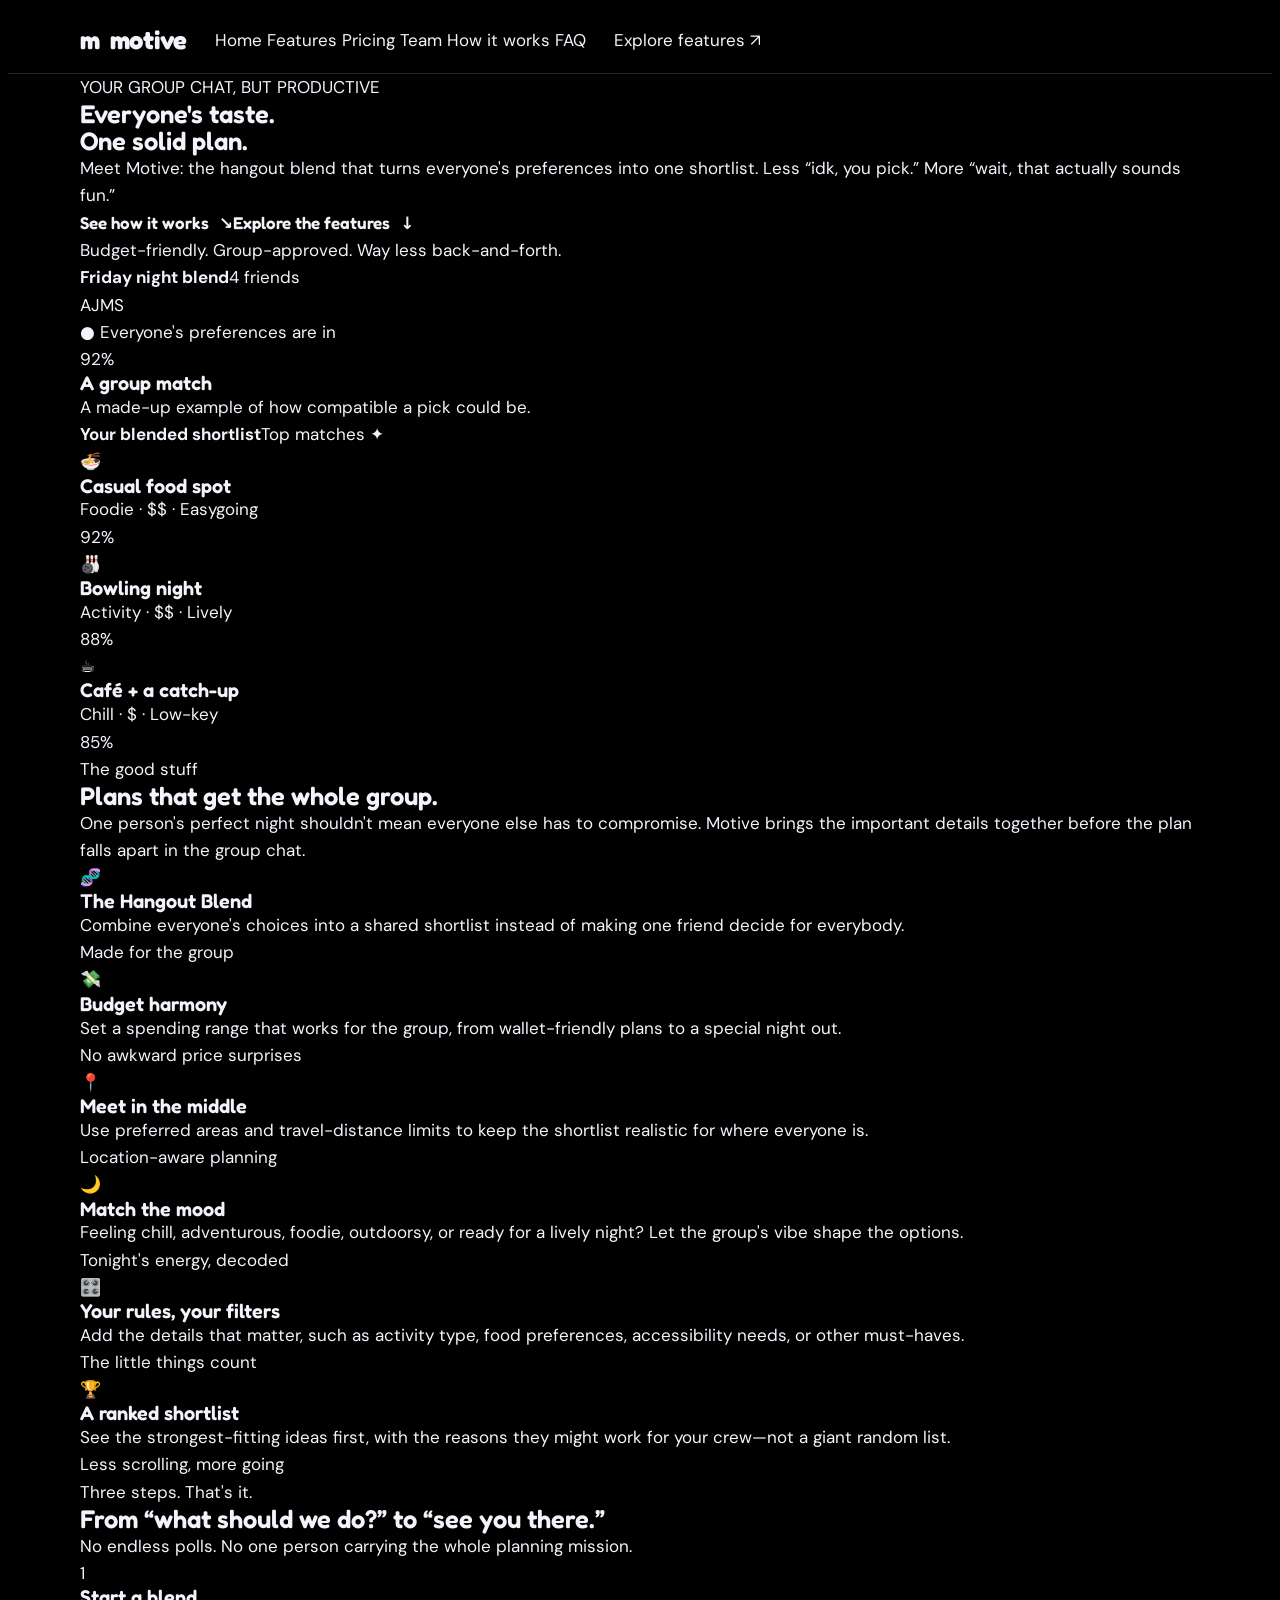
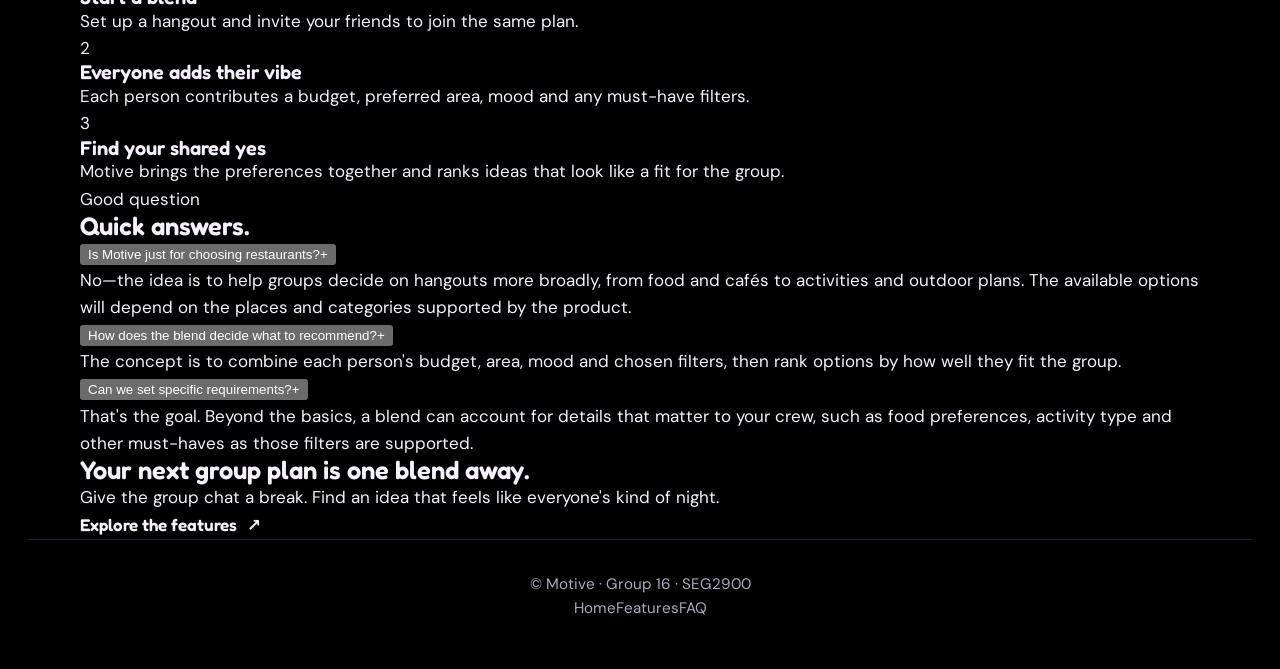
==== commit 551f84cc: "Update features.html with styles and scripts Added stylesheet and script links for features page." ====
--- a/features.html
+++ b/features.html
@@ -7,6 +7,9 @@
 <link rel="preconnect" href="https://fonts.googleapis.com">
 <link rel="preconnect" href="https://fonts.gstatic.com" crossorigin>
 <link href="https://fonts.googleapis.com/css2?family=DM+Sans:wght@400;500;600;700&family=Fredoka:wght@500;600;700&display=swap" rel="stylesheet">
+<link rel="stylesheet" href="css/style.css">
+<link rel="stylesheet" href="css/features.css">
+<script src="js/features.js" defer></script>
 </head>
 <body>
 <header class="nav"><div class="nav-inner">
@@ -57,8 +60,6 @@
 <section class="cta"><h2>Your next group plan is one blend away.</h2><p>Give the group chat a break. Find an idea that feels like everyone's kind of night.</p><a class="btn" href="#features">Explore the features <span>↗</span></a></section>
 </main>
 <footer class="footer"><span>© Motive · Group 16 · SEG2900</span><div class="footer-links"><a href="home.html">Home</a><a href="features.html">Features</a><a href="#faq">FAQ</a></div></footer>
-<script>
-document.querySelectorAll(".faq button").forEach(button=>button.addEventListener("click",()=>button.setAttribute("aria-expanded",button.getAttribute("aria-expanded")!=="true")));
-</script>
+  
 </body>
 </html>
--- a/css/style.css
+++ b/css/style.css
@@ -0,0 +1,62 @@
+/* ==========================================================
+   Motive: shared styles (style.css)
+   Used by EVERY page. Holds the colour theme, fonts, base rules,
+   the navigation bar (logo + menu), buttons and the footer.
+   Each page links this file first, then its own css/<page>.css.
+   Owner: Beshoy (Home page + shared styles).
+   ========================================================== */
+
+/* ---------- 1. Colour theme + fonts (CSS variables) ----------
+   Brand colours: Rich Amethyst #9B30FF (primary),
+   Lime Green #71E651 (secondary / buttons), Jet Black #000000 (background).
+   Fonts: Fredoka for headings and the logo, DM Sans for body text. */
+:root {
+  --bg: #000000;
+  --surface: #0D0912;
+  --surface-2: #17101F;
+  --line: #2B2038;
+  --fg: #F6F2FB;
+  --muted: #B3A7C2;
+  --purple: #9B30FF;
+  --purple-soft: #C48BFF;
+  --lime: #71E651;
+  --font-display: "Fredoka", "Trebuchet MS", system-ui, sans-serif;
+  --font-body: "DM Sans", system-ui, -apple-system, "Segoe UI", sans-serif;
+  color-scheme: dark;
+}
+* { box-sizing: border-box; }
+html { scroll-behavior: smooth; }
+body { background: var(--bg); color: var(--fg); font-family: var(--font-body); font-size: 17px; line-height: 1.6; padding-inline: 20px; overflow-x: hidden; }
+h1, h2, h3 { font-family: var(--font-display); font-weight: 600; line-height: 1.05; margin: 0; text-wrap: balance; }
+p { margin: 0; }
+a { color: inherit; text-decoration: none; }
+a:focus-visible, button:focus-visible { outline: 3px solid var(--lime); outline-offset: 3px; border-radius: 12px; }
+.wrap { max-width: 1120px; margin-inline: auto; }
+
+/* ---------- 2. Navigation bar (logo + menu) ---------- */
+.nav { position: sticky; top: env(safe-area-inset-top, 0px); z-index: 20; background: rgba(0,0,0,0.88); backdrop-filter: blur(10px); border-bottom: 1px solid var(--line); margin-inline: -20px; padding-inline: 20px; }
+.nav-inner { max-width: 1120px; margin-inline: auto; display: flex; align-items: center; gap: 28px; padding-block: 12px; flex-wrap: wrap; }
+.brand { display: flex; align-items: center; gap: 10px; font-family: var(--font-display); font-weight: 700; font-size: 1.6rem; letter-spacing: -0.01em; }
+.brand img { height: 38px; width: auto; display: block; }
+.nav-links { display: flex; gap: 6px; margin-left: auto; list-style: none; padding: 0; margin-block: 0; }
+.nav-links a { display: block; padding: 8px 14px; border-radius: 999px; color: var(--muted); font-weight: 500; font-size: 0.98rem; transition: color .15s, background .15s; white-space: nowrap; }
+.nav-links a:hover { color: var(--fg); background: var(--surface-2); }
+.nav-links a[aria-current="page"] { color: var(--fg); background: var(--surface-2); }
+
+/* ---------- 3. Buttons ---------- */
+.btn { display: inline-flex; align-items: center; justify-content: center; gap: 10px; font-family: var(--font-display); font-weight: 600; border: 0; border-radius: 999px; cursor: pointer; transition: transform .15s, box-shadow .15s; }
+.btn-lime { background: var(--lime); color: #06240A; font-size: 1.75rem; padding: 22px 60px; box-shadow: 0 10px 40px rgba(113,230,81,0.3); }
+.btn-lime:hover { transform: translateY(-2px); box-shadow: 0 14px 50px rgba(113,230,81,0.5); }
+.btn svg { width: 22px; height: 22px; stroke: currentColor; fill: none; stroke-width: 2.6; stroke-linecap: round; stroke-linejoin: round; }
+
+/* ---------- 4. Footer ---------- */
+.footer { border-top: 1px solid var(--line); padding-block: 32px 40px; text-align: center; color: var(--muted); font-size: 0.95rem; }
+
+/* ---------- 5. Small screens + accessibility ---------- */
+@media (max-width: 720px) {
+  body { font-size: 16px; }
+  .nav-inner { gap: 6px 12px; }
+  .nav-links { order: 3; width: 100%; margin-left: 0; overflow-x: auto; }
+  .btn-lime { font-size: 1.4rem; padding: 18px 44px; }
+}
+@media (prefers-reduced-motion: reduce) { * { transition: none !important; scroll-behavior: auto !important; } }
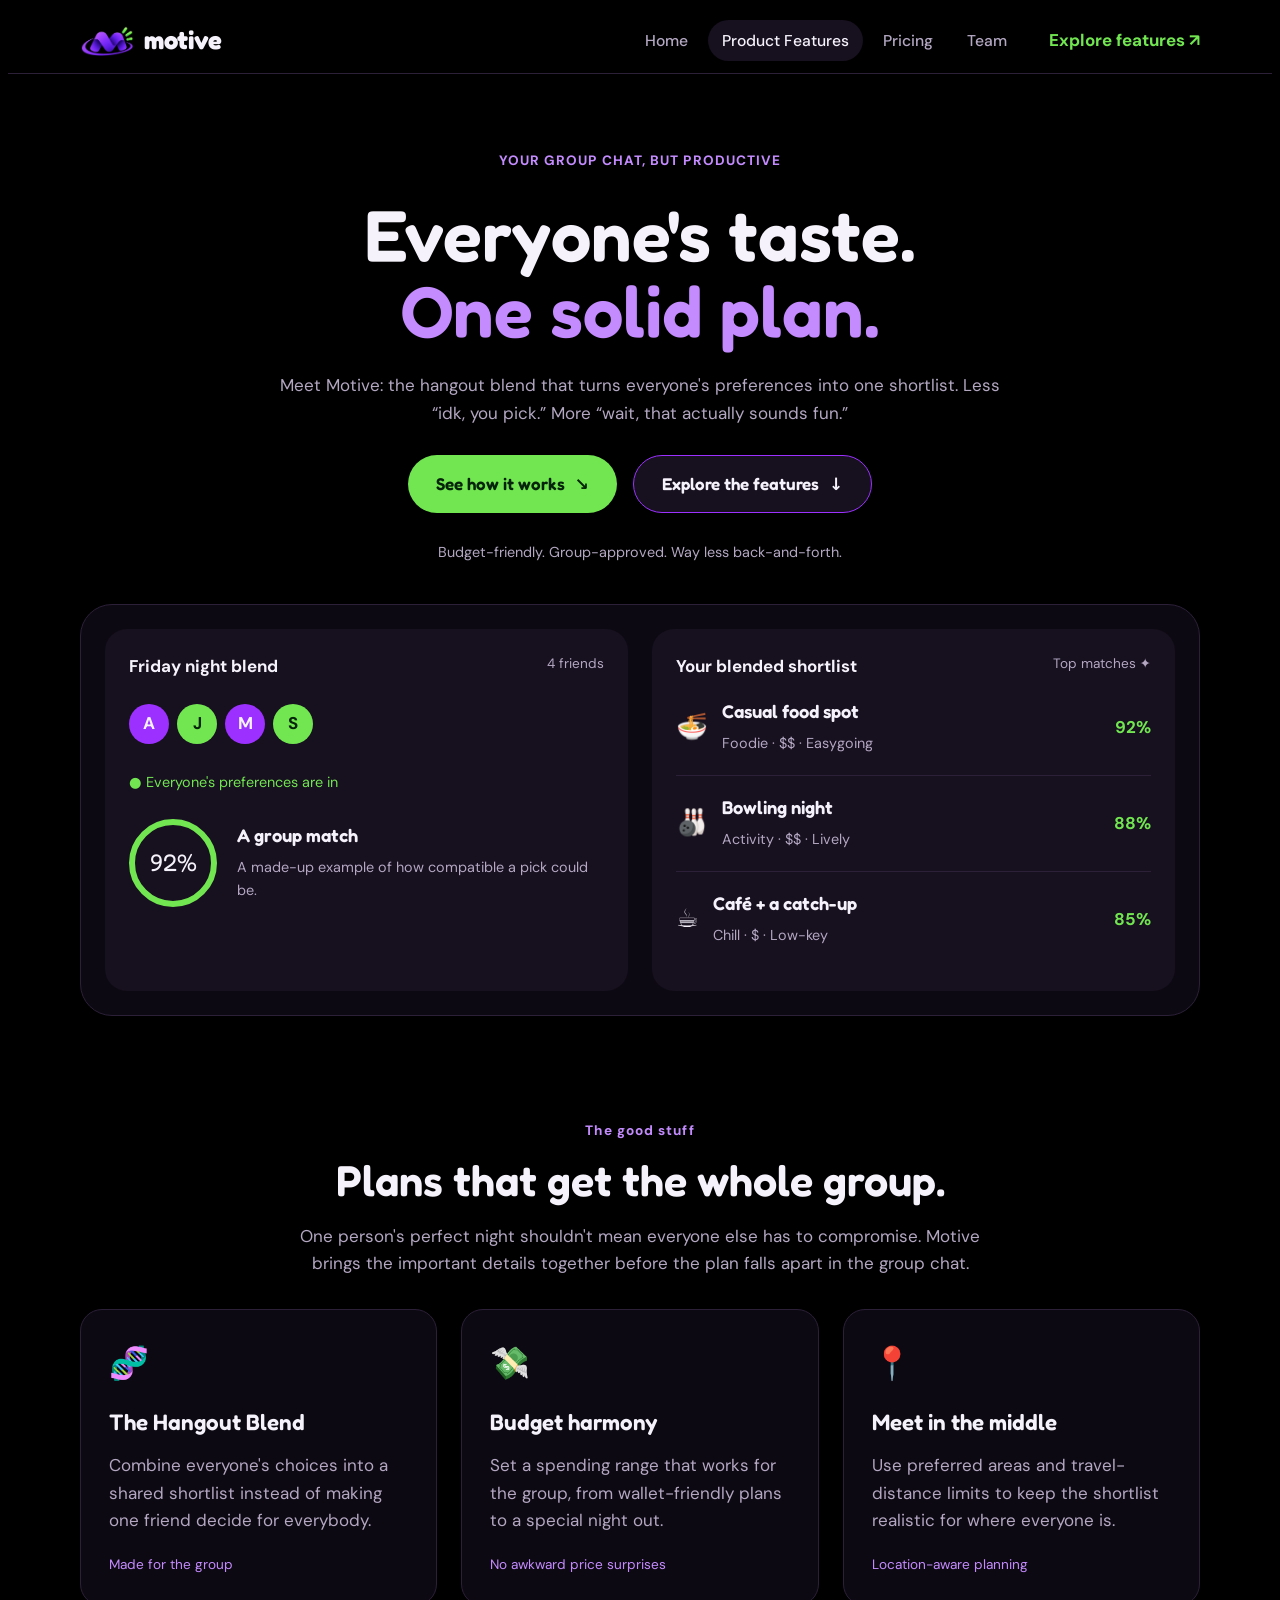
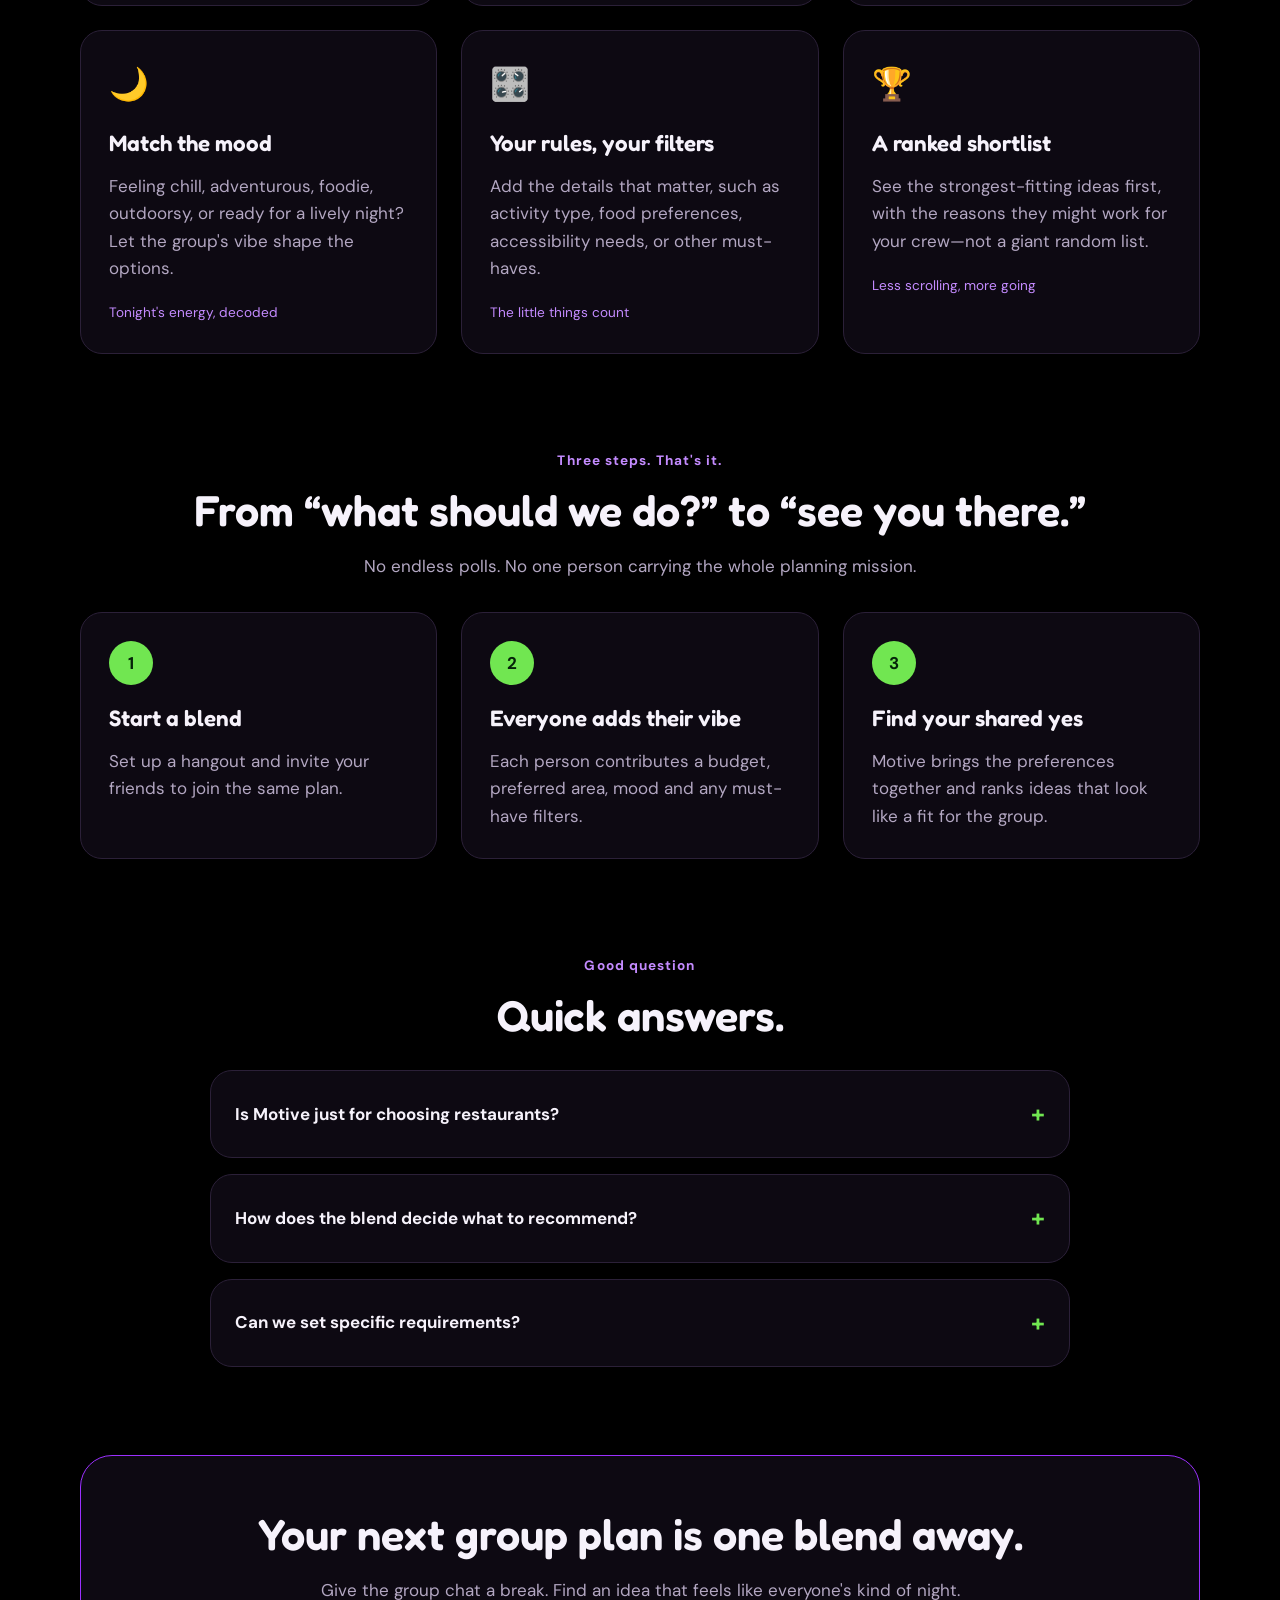
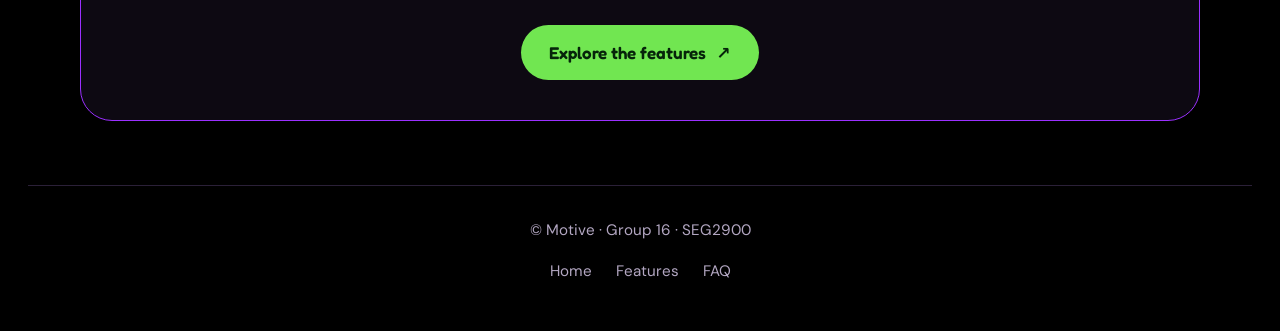
==== commit a581c40c: "Clean up static site and configure GitHub Pages" ====
--- a/features.html
+++ b/features.html
@@ -13,14 +13,12 @@
 </head>
 <body>
 <header class="nav"><div class="nav-inner">
-<a class="brand" href="home.html"><span class="brand-mark">m</span><span>motive</span></a>
+<a class="brand" href="home.html" aria-label="Motive home"><span class="brand-mark" aria-hidden="true">m</span><span>motive</span></a>
 <nav class="links" aria-label="Main navigation">
   <a href="home.html">Home</a>
-  <a href="features.html" aria-current="page">Features</a>
+  <a href="features.html" aria-current="page">Product Features</a>
   <a href="pricing.html">Pricing</a>
   <a href="team.html">Team</a>
-  <a href="#how">How it works</a>
-  <a href="#faq">FAQ</a>
 </nav>
 <a class="nav-cta" href="#features">Explore features <span aria-hidden="true">↗</span></a>
 </div></header>
--- a/css/features.css
+++ b/css/features.css
@@ -0,0 +1,400 @@
+/* Features page styles. Uses the colours and fonts in style.css. */
+
+.nav .links {
+  display: flex;
+  flex-wrap: wrap;
+  gap: 6px;
+  margin-left: auto;
+}
+
+.nav .links a {
+  padding: 8px 14px;
+  border-radius: 999px;
+  color: var(--muted);
+  font-size: 0.98rem;
+  font-weight: 500;
+}
+
+.nav .links a:hover,
+.nav .links a[aria-current="page"] {
+  color: var(--fg);
+  background: var(--surface-2);
+}
+
+.brand-mark {
+  display: block;
+  width: 54px;
+  height: 38px;
+  background: url("../images/logo.webp") center / contain no-repeat;
+  font-size: 0;
+}
+
+.nav-cta {
+  color: var(--lime);
+  font-weight: 700;
+}
+
+.hero {
+  padding: 72px 0 56px;
+  text-align: center;
+}
+
+.eyebrow,
+.kicker {
+  color: var(--purple-soft);
+  font-size: 0.85rem;
+  font-weight: 700;
+  letter-spacing: 0.08em;
+}
+
+.hero h1 {
+  margin-block: 24px;
+  font-size: clamp(2.4rem, 6vw, 4.5rem);
+}
+
+.gradient {
+  color: var(--purple-soft);
+}
+
+.hero > p,
+.section-head > p,
+.cta > p {
+  max-width: 720px;
+  margin: 20px auto;
+  color: var(--muted);
+}
+
+.hero-actions {
+  display: flex;
+  justify-content: center;
+  flex-wrap: wrap;
+  gap: 16px;
+  margin-block: 28px;
+}
+
+.hero-actions .btn,
+.cta .btn {
+  padding: 16px 28px;
+  background: var(--lime);
+  color: #06240A;
+  line-height: 1.4;
+}
+
+.hero-actions .btn:hover,
+.cta .btn:hover {
+  transform: translateY(-2px);
+  box-shadow: 0 8px 28px rgba(113, 230, 81, 0.25);
+}
+
+.hero-actions .secondary {
+  background: var(--surface-2);
+  color: var(--fg);
+  border: 1px solid var(--purple);
+}
+
+.hero-note {
+  color: var(--muted);
+  font-size: 0.9rem;
+}
+
+.mini-preview {
+  margin-top: 40px;
+  padding: 24px;
+  border: 1px solid var(--line);
+  border-radius: 32px;
+  background: var(--surface);
+  text-align: left;
+}
+
+.preview-inner {
+  display: grid;
+  grid-template-columns: repeat(2, minmax(0, 1fr));
+  gap: 24px;
+}
+
+.preview-panel {
+  min-width: 0;
+  padding: 24px;
+  border-radius: 22px;
+  background: var(--surface-2);
+}
+
+.panel-top {
+  display: flex;
+  justify-content: space-between;
+  flex-wrap: wrap;
+  gap: 8px;
+}
+
+.panel-top > span {
+  color: var(--muted);
+  font-size: 0.85rem;
+}
+
+.avatars {
+  display: flex;
+  gap: 8px;
+  margin-block: 24px;
+}
+
+.avatar {
+  display: grid;
+  place-items: center;
+  width: 40px;
+  height: 40px;
+  border-radius: 50%;
+  background: var(--purple);
+  font-weight: 700;
+}
+
+.avatar.b,
+.avatar.d {
+  background: var(--lime);
+  color: #06240A;
+}
+
+.ready {
+  color: var(--lime);
+  font-size: 0.9rem;
+}
+
+.match {
+  display: flex;
+  align-items: center;
+  gap: 20px;
+  margin-top: 24px;
+}
+
+.ring {
+  display: grid;
+  place-items: center;
+  flex-shrink: 0;
+  width: 88px;
+  height: 88px;
+  border: 6px solid var(--lime);
+  border-radius: 50%;
+  font-family: var(--font-display);
+  font-size: 1.5rem;
+}
+
+.match h3,
+.place h3 {
+  font-size: 1.15rem;
+  line-height: 1.3;
+}
+
+.match p,
+.place p {
+  margin-top: 8px;
+  color: var(--muted);
+  font-size: 0.9rem;
+}
+
+.place {
+  display: grid;
+  grid-template-columns: auto minmax(0, 1fr) auto;
+  align-items: center;
+  gap: 14px;
+  padding-block: 20px;
+  border-bottom: 1px solid var(--line);
+}
+
+.place:last-child {
+  border-bottom: 0;
+}
+
+.place-icon {
+  font-size: 1.6rem;
+}
+
+.score {
+  color: var(--lime);
+  font-weight: 700;
+}
+
+.section {
+  padding-block: 48px;
+  scroll-margin-top: 160px;
+}
+
+.section-head {
+  margin-bottom: 32px;
+  text-align: center;
+}
+
+.section-head h2,
+.cta h2 {
+  margin-top: 16px;
+  font-size: clamp(1.8rem, 4vw, 2.7rem);
+}
+
+.feature-grid,
+.steps {
+  display: grid;
+  grid-template-columns: repeat(3, minmax(0, 1fr));
+  gap: 24px;
+}
+
+.feature-card,
+.step {
+  min-width: 0;
+  padding: 28px;
+  border: 1px solid var(--line);
+  border-radius: 22px;
+  background: var(--surface);
+}
+
+.feature-card h3,
+.step h3 {
+  margin-block: 20px 16px;
+  font-size: 1.4rem;
+  line-height: 1.2;
+}
+
+.feature-card p,
+.step p {
+  color: var(--muted);
+}
+
+.iconbox {
+  font-size: 2rem;
+}
+
+.feature-tag {
+  display: inline-block;
+  margin-top: 20px;
+  color: var(--purple-soft);
+  font-size: 0.85rem;
+}
+
+.num {
+  display: grid;
+  place-items: center;
+  width: 44px;
+  height: 44px;
+  border-radius: 50%;
+  background: var(--lime);
+  color: #06240A;
+  font-weight: 700;
+}
+
+.faq-list {
+  display: grid;
+  gap: 16px;
+  max-width: 860px;
+  margin-inline: auto;
+}
+
+.faq {
+  padding: 24px;
+  border: 1px solid var(--line);
+  border-radius: 22px;
+  background: var(--surface);
+}
+
+.faq button {
+  display: flex;
+  justify-content: space-between;
+  align-items: center;
+  gap: 20px;
+  width: 100%;
+  padding: 0;
+  border: 0;
+  background: transparent;
+  color: var(--fg);
+  font: inherit;
+  font-weight: 700;
+  text-align: left;
+  cursor: pointer;
+}
+
+.plus {
+  color: var(--lime);
+  font-size: 1.5rem;
+}
+
+.answer {
+  margin-top: 20px;
+  color: var(--muted);
+}
+
+.answer[hidden] {
+  display: none;
+}
+
+.cta {
+  margin-block: 40px 64px;
+  padding: 40px 24px;
+  border: 1px solid var(--purple);
+  border-radius: 32px;
+  background: var(--surface);
+  text-align: center;
+}
+
+.footer-links {
+  display: flex;
+  justify-content: center;
+  flex-wrap: wrap;
+  gap: 24px;
+  margin-top: 16px;
+}
+
+.footer-links a:hover {
+  color: var(--fg);
+}
+
+@media (max-width: 960px) {
+  .nav .links {
+    order: 3;
+    width: 100%;
+    margin-left: 0;
+  }
+
+  .nav-cta {
+    margin-left: auto;
+  }
+
+  .feature-grid {
+    grid-template-columns: repeat(2, minmax(0, 1fr));
+  }
+
+  .preview-inner {
+    grid-template-columns: 1fr;
+  }
+}
+
+@media (max-width: 720px) {
+  .hero {
+    padding-block: 40px;
+  }
+
+  .feature-grid,
+  .steps {
+    grid-template-columns: 1fr;
+  }
+
+  .mini-preview,
+  .preview-panel,
+  .feature-card,
+  .step {
+    padding: 20px;
+  }
+
+  .mini-preview {
+    border-radius: 24px;
+  }
+
+  .match {
+    flex-direction: column;
+    align-items: flex-start;
+  }
+
+  .section {
+    padding-block: 32px;
+    scroll-margin-top: 220px;
+  }
+
+  .nav .links a {
+    padding: 8px 10px;
+  }
+}
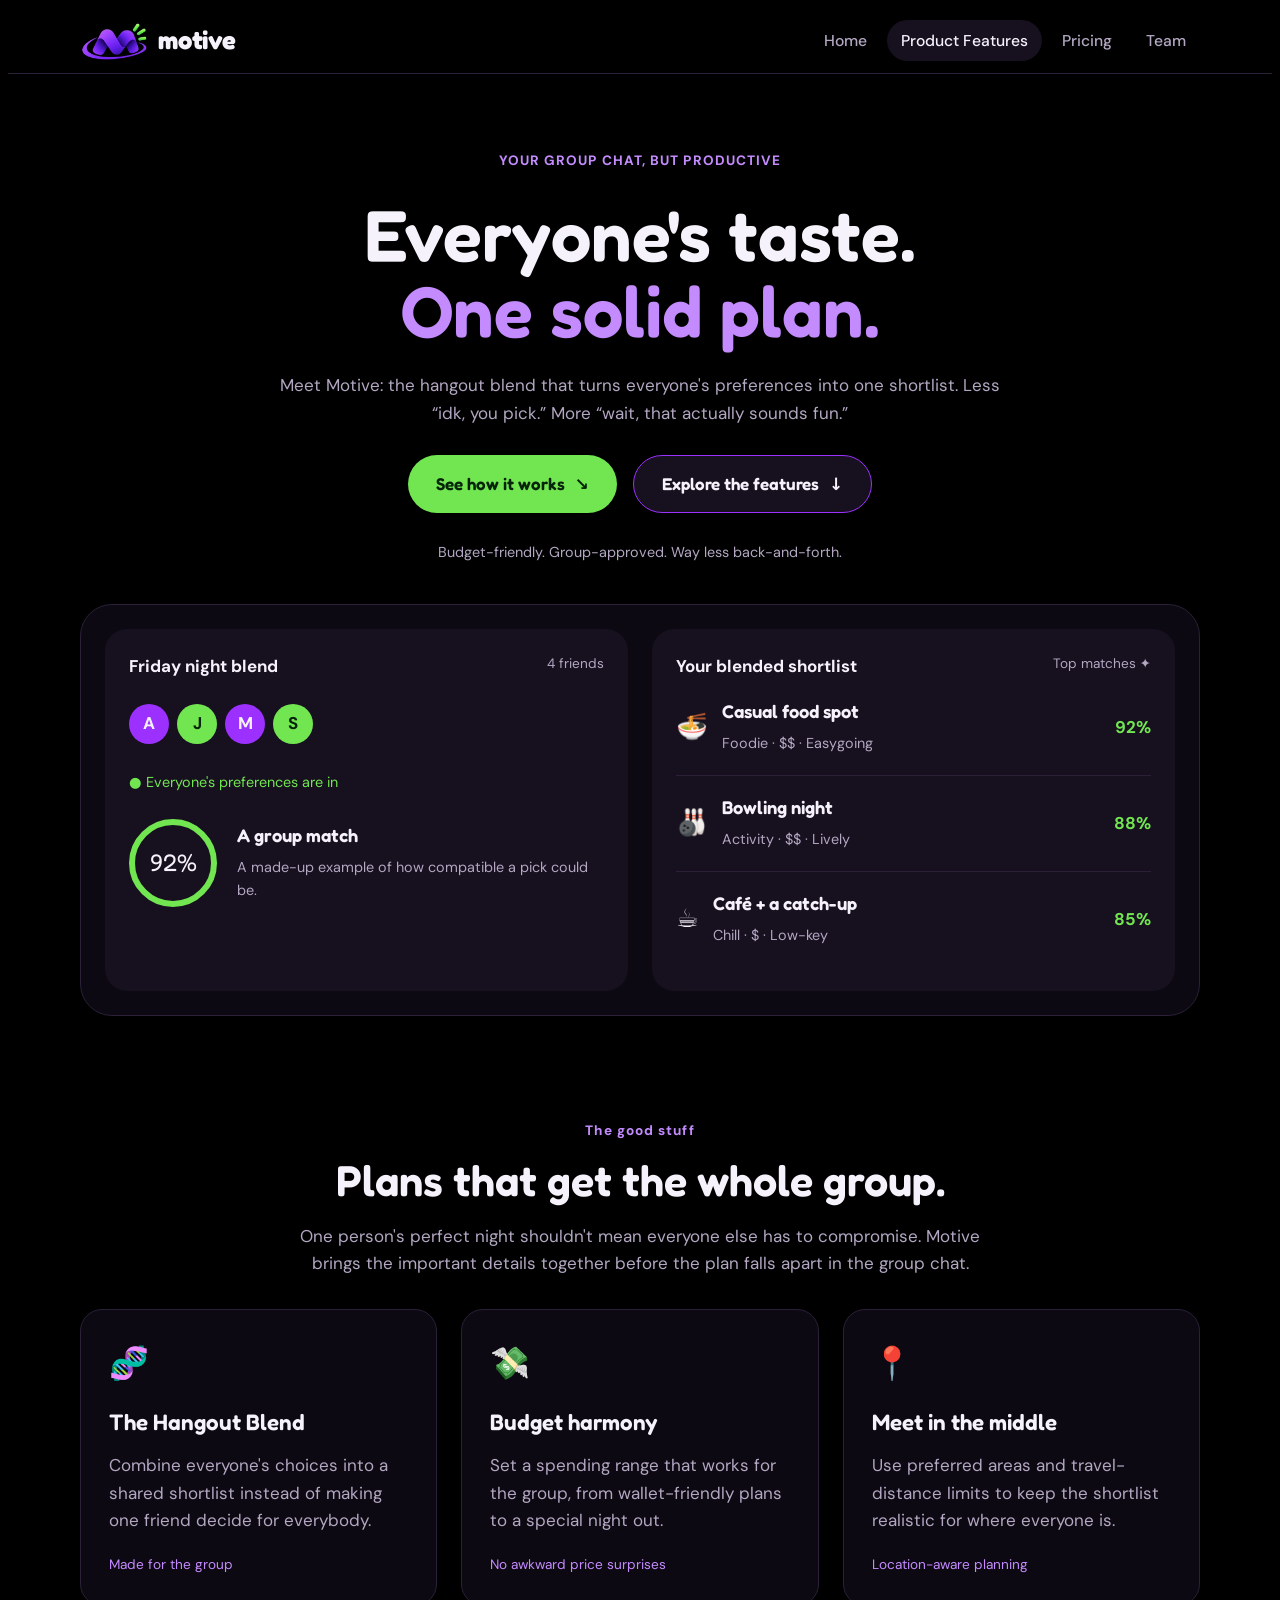
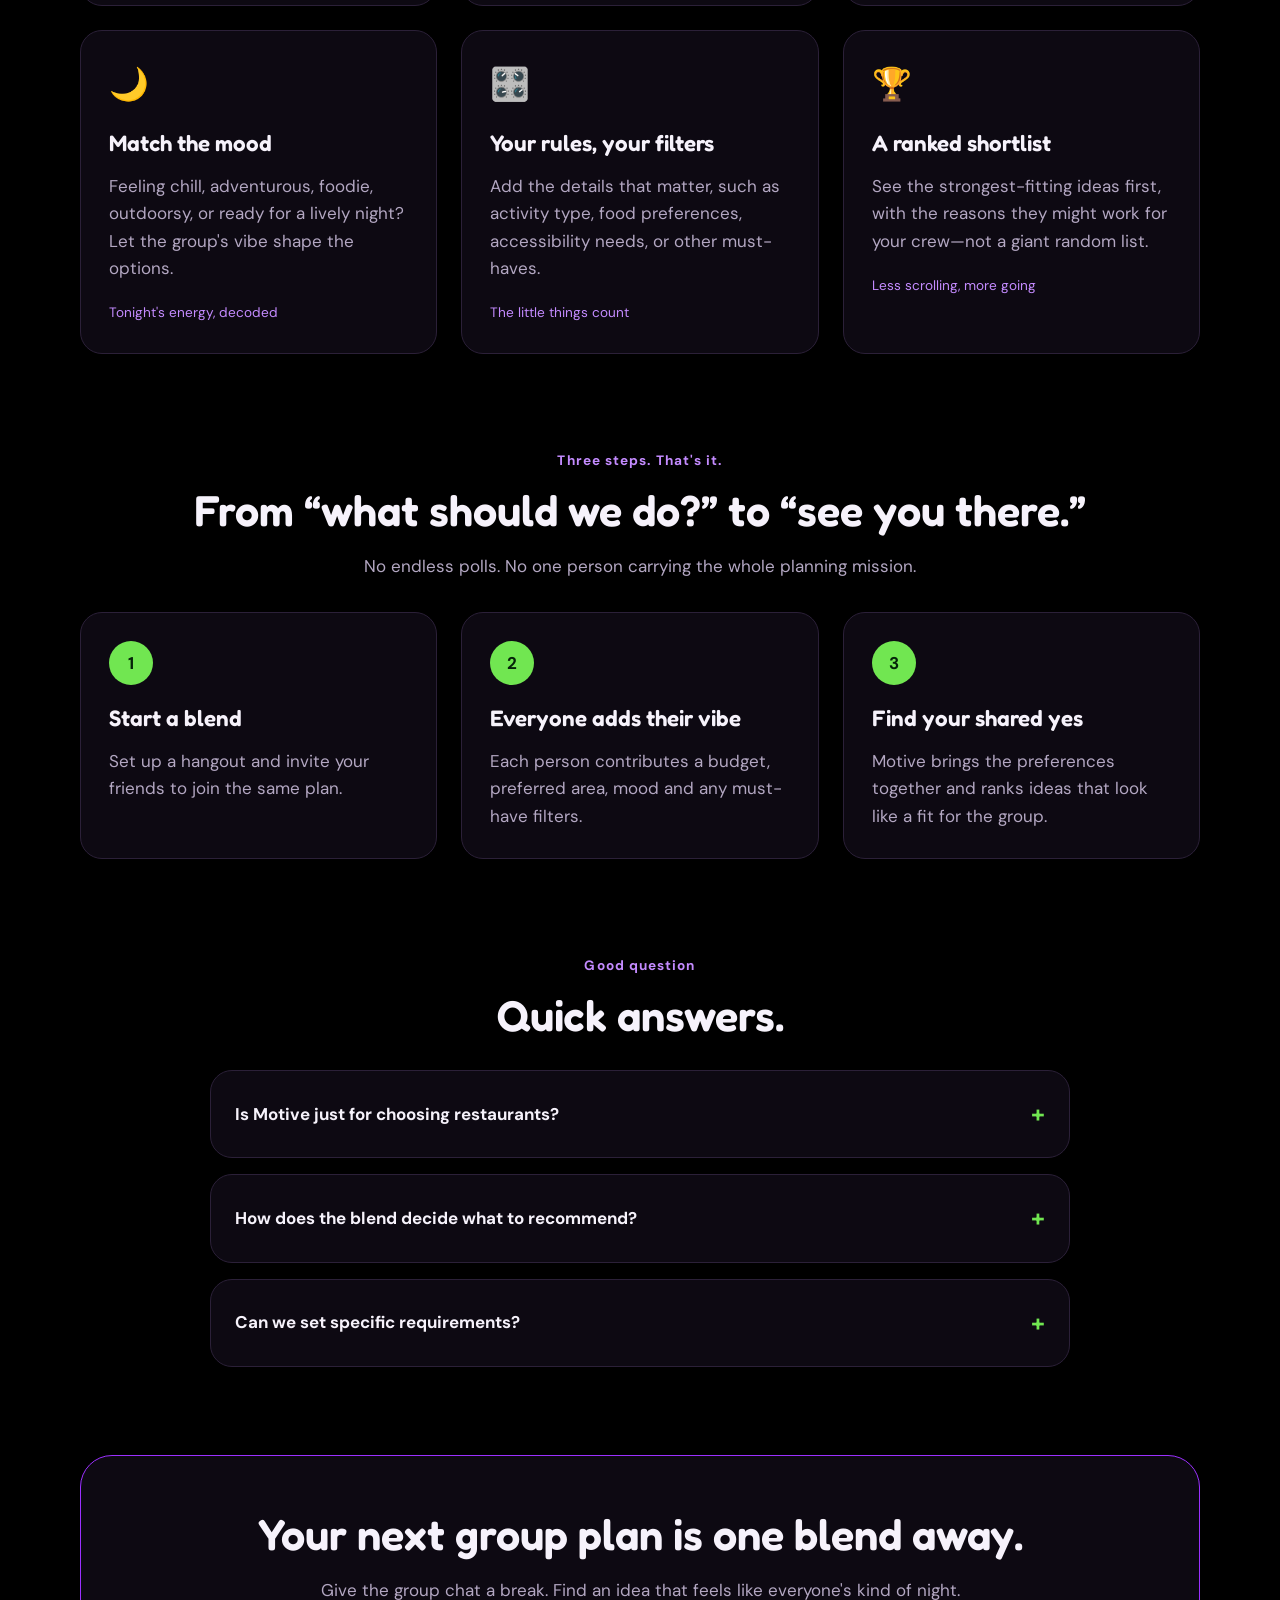
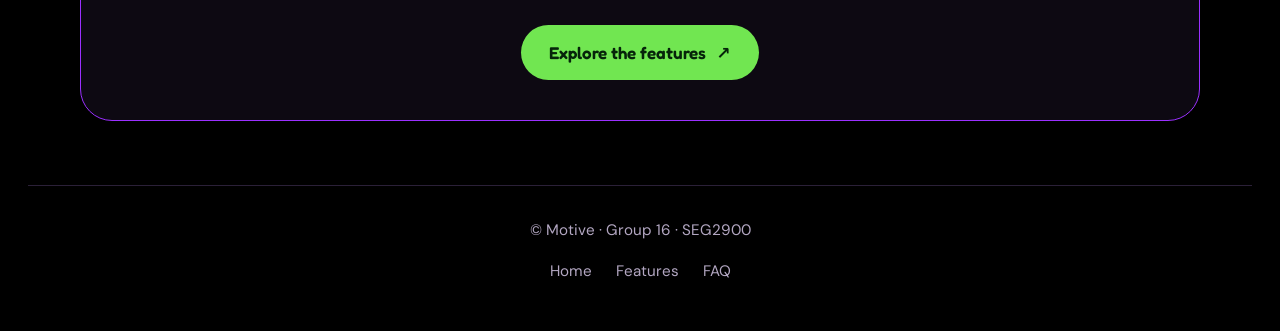
==== commit 2f6c90bd: "Match Product Features navigation header to shared site header" ====
--- a/features.html
+++ b/features.html
@@ -12,16 +12,20 @@
 <script src="js/features.js" defer></script>
 </head>
 <body>
-<header class="nav"><div class="nav-inner">
-<a class="brand" href="home.html" aria-label="Motive home"><span class="brand-mark" aria-hidden="true">m</span><span>motive</span></a>
-<nav class="links" aria-label="Main navigation">
-  <a href="home.html">Home</a>
-  <a href="features.html" aria-current="page">Product Features</a>
-  <a href="pricing.html">Pricing</a>
-  <a href="team.html">Team</a>
-</nav>
-<a class="nav-cta" href="#features">Explore features <span aria-hidden="true">↗</span></a>
-</div></header>
+<header class="nav">
+  <div class="nav-inner">
+    <a class="brand" href="home.html" aria-label="Motive home">
+      <img src="images/logo.webp" alt="Motive logo">
+      <span>motive</span>
+    </a>
+    <ul class="nav-links">
+      <li><a href="home.html">Home</a></li>
+      <li><a href="features.html" aria-current="page">Product Features</a></li>
+      <li><a href="pricing.html">Pricing</a></li>
+      <li><a href="team.html">Team</a></li>
+    </ul>
+  </div>
+</header>
 <main class="wrap">
 <section class="hero">
 <span class="eyebrow"><span class="dot"></span> YOUR GROUP CHAT, BUT PRODUCTIVE</span>
